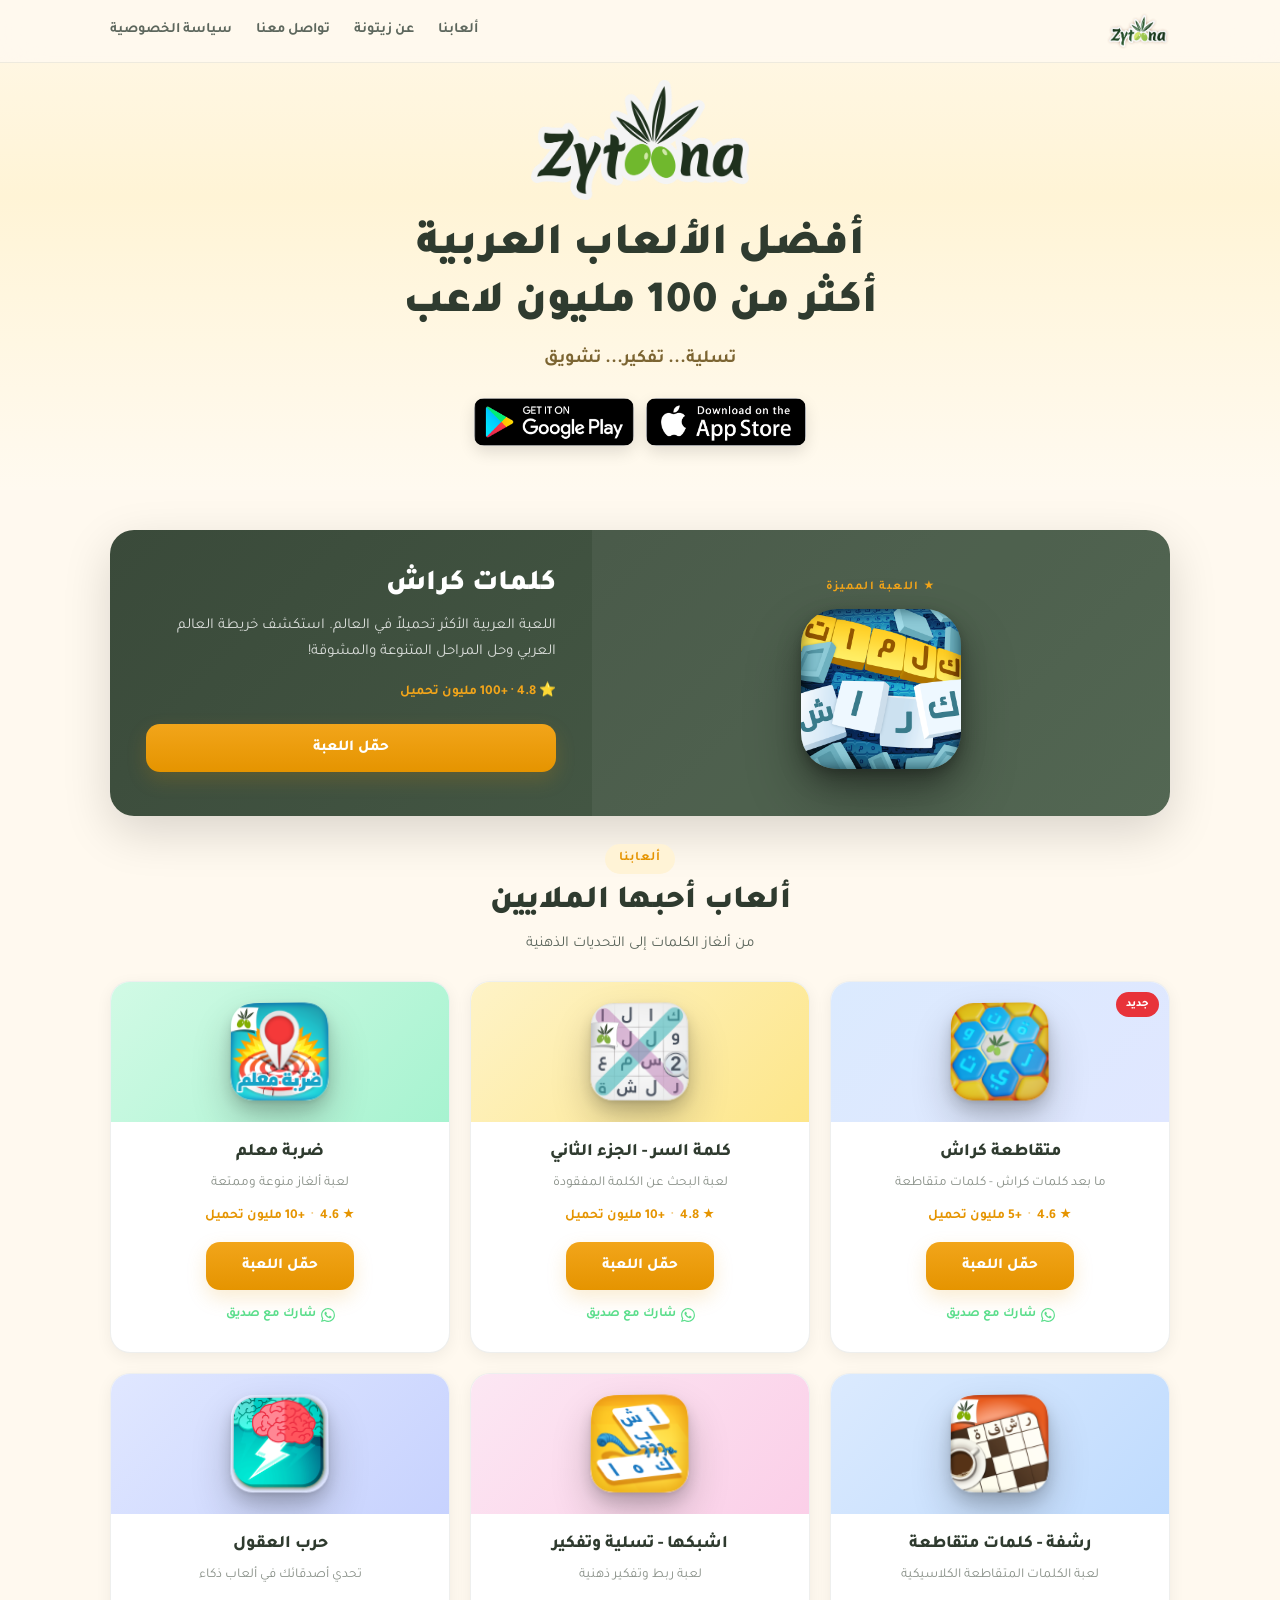
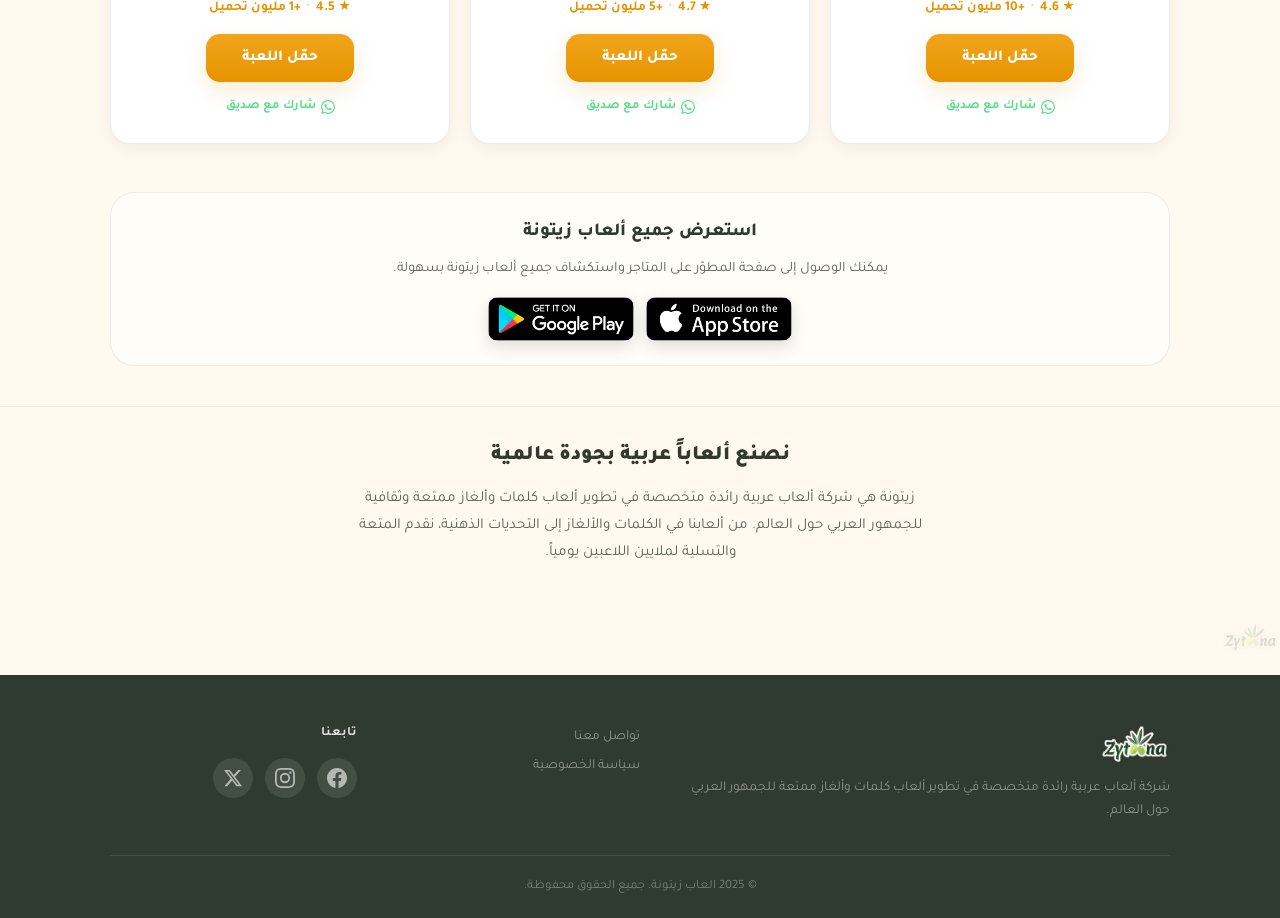
==== index.html @ c0eb8de3 "Simplify navbar logo to smooth fade-in, fix game card preloading - Replace flying logo with clean fa" ====
<!DOCTYPE html>
<html dir="rtl" lang="ar">
<head>
  <meta charset="UTF-8">
  <meta name="viewport" content="width=device-width, initial-scale=1.0">
  <title>ألعاب زيتونة - أفضل الألعاب العربية للجوال</title>
  <meta name="description" content="اكتشف أفضل الألعاب العربية الممتعة على الجوال. تسلية، تفكير، وتشويق مع ألعاب زيتونة. أكثر من 100 مليون تحميل.">
  <meta name="keywords" content="ألعاب عربية, كلمات كراش, ألعاب كلمات, ألغاز, ألعاب ذكاء, زيتونة">
  <meta name="author" content="Zytoona Games">
  <meta name="theme-color" content="#fff9ef">
  <meta property="og:type" content="website">
  <meta property="og:title" content="ألعاب زيتونة - أفضل الألعاب العربية">
  <meta property="og:description" content="تسلية، تفكير، وتشويق مع مجموعة من أفضل الألعاب العربية على الجوال.">
  <meta property="og:image" content="/images/logo_zytoona.png">
  <meta property="og:url" content="https://zytoona.com">
  <link rel="icon" href="/images/logo_zytoona.png">
  <link rel="preconnect" href="https://fonts.googleapis.com">
  <link rel="preconnect" href="https://fonts.gstatic.com" crossorigin>
  <link href="https://fonts.googleapis.com/css2?family=Inter:wght@400;500;600;700;800;900&family=Tajawal:wght@400;500;700;800;900&display=swap" rel="stylesheet">
  <link rel="stylesheet" href="/css/style.css">
</head>
<body>
  <!-- NAVBAR -->
  <nav class="navbar">
    <div class="container">
      <div class="nav-logo">
        <img src="/images/logo_zytoona.png" alt="زيتونة">
      </div>
      <ul class="nav-links" id="navLinks">
        <li><a href="#games">ألعابنا</a></li>
        <li><a href="#about">عن زيتونة</a></li>
        <li><a href="/contact/">تواصل معنا</a></li>
        <li><a href="/privacy-policy/">سياسة الخصوصية</a></li>
      </ul>
      <button class="nav-toggle" id="navToggle" aria-label="تبديل القائمة">
        <span></span>
        <span></span>
        <span></span>
      </button>
    </div>
  </nav>

  <!-- HERO SECTION -->
  <section class="hero">
    <div class="container">
      <div class="hero-content">
        <div class="hero-visual">
          <img class="hero-brand" src="/images/header_zytoona.png" alt="العاب زيتونة">
        </div>

        <h1>أفضل الألعاب العربية<br>أكثر من 100 مليون لاعب</h1>
        <p class="hero-motto">تسلية... تفكير... تشويق</p>

        <div class="hero-stores">
          <a href="https://apps.apple.com/developer/al-zytoona-entertainment-ltd/id1040152103" class="store-badge" title="حمّل من App Store">
            <img src="/images/badge_apple.png" alt="App Store">
          </a>
          <a href="https://play.google.com/store/apps/developer?id=Zytoona" class="store-badge" title="حمّل من Google Play">
            <img src="/images/badge_google.png" alt="Google Play">
          </a>
        </div>

      </div>
    </div>
  </section>

  <!-- GAMES SECTION -->
  <section id="games" class="games-section">
    <div class="container">
      <!-- FEATURED GAME -->
      <div class="featured-card">
        <div class="featured-visual">
          <div class="featured-label-top">★ اللعبة المميزة</div>
          <img src="/images/icon_wc.png" alt="كلمات كراش">
        </div>
        <div class="featured-content">
          <h2>كلمات كراش</h2>
          <p>اللعبة العربية الأكثر تحميلاً في العالم. استكشف خريطة العالم العربي وحل المراحل المتنوعة والمشوقة!</p>
          <div class="featured-meta">⭐ 4.8 · +100 مليون تحميل</div>
          <a class="btn-download featured-btn" href="#" data-android="https://play.google.com/store/apps/details?id=com.zytoona.wordscrush" data-ios="https://apps.apple.com/app/words-crush/id1289985957">حمّل اللعبة</a>
        </div>
      </div>

      <div class="section-header">
        <span class="section-label">ألعابنا</span>
        <h2>ألعاب أحبها الملايين</h2>
        <p>من ألغاز الكلمات إلى التحديات الذهنية</p>
      </div>

      <div class="games-grid">
        <!-- Card 1: متقاطعة كراش -->
        <div class="game-card">
          <div class="game-card-image" style="background: linear-gradient(135deg, #dbeafe, #e0e7ff);">
            <img src="/images/icon_uncrossed.png" alt="متقاطعة كراش">
            <span class="game-card-badge">جديد</span>
          </div>
          <div class="game-card-content">
            <h3>متقاطعة كراش</h3>
            <div class="subtitle">ما بعد كلمات كراش - كلمات متقاطعة</div>
            <div class="game-card-meta">
              <span class="rating">★ 4.6</span>
              <span class="separator">·</span>
              <span class="downloads">+5 مليون تحميل</span>
            </div>
            <a class="btn-download" href="#" data-android="https://play.google.com/store/apps/details?id=com.zytoona.uncrossed" data-ios="https://apps.apple.com/developer/al-zytoona-entertainment-ltd/id1040152103">حمّل اللعبة</a>
            <a class="share-button" href="https://wa.me/?text=%D8%AC%D8%B1%D8%A8+%D9%85%D8%AA%D9%82%D8%A7%D8%B7%D8%B9%D8%A9+%D9%83%D8%B1%D8%A7%D8%B4+%D8%A7%D9%84%D8%AC%D8%AF%D9%8A%D8%AF%D8%A9%D8%8C+%D8%AA%D8%AD%D8%AF%D9%8A+%D8%B0%D9%83%D9%8A+%D9%88%D9%85%D9%85%D8%AA%D8%B9%21+https%3A%2F%2Fzytoona.com" target="_blank" rel="noopener">
              <svg width="14" height="14" viewBox="0 0 24 24" fill="#25d366"><path d="M17.472 14.382c-.297-.149-1.758-.867-2.03-.967-.273-.099-.471-.148-.67.15-.197.297-.767.966-.94 1.164-.173.199-.347.223-.644.075-.297-.15-1.255-.463-2.39-1.475-.883-.788-1.48-1.761-1.653-2.059-.173-.297-.018-.458.13-.606.134-.133.298-.347.446-.52.149-.174.198-.298.298-.497.099-.198.05-.371-.025-.52-.075-.149-.669-1.612-.916-2.207-.242-.579-.487-.5-.669-.51-.173-.008-.371-.01-.57-.01-.198 0-.52.074-.792.372-.272.297-1.04 1.016-1.04 2.479 0 1.462 1.065 2.875 1.213 3.074.149.198 2.096 3.2 5.077 4.487.709.306 1.262.489 1.694.625.712.227 1.36.195 1.871.118.571-.085 1.758-.719 2.006-1.413.248-.694.248-1.289.173-1.413-.074-.124-.272-.198-.57-.347m-5.421 7.403h-.004a9.87 9.87 0 01-5.031-1.378l-.361-.214-3.741.982.998-3.648-.235-.374a9.86 9.86 0 01-1.51-5.26c.001-5.45 4.436-9.884 9.888-9.884 2.64 0 5.122 1.03 6.988 2.898a9.825 9.825 0 012.893 6.994c-.003 5.45-4.437 9.884-9.885 9.884m8.413-18.297A11.815 11.815 0 0012.05 0C5.495 0 .16 5.335.157 11.892c0 2.096.547 4.142 1.588 5.945L.057 24l6.305-1.654a11.882 11.882 0 005.683 1.448h.005c6.554 0 11.89-5.335 11.893-11.893a11.821 11.821 0 00-3.48-8.413z"/></svg>
              شارك مع صديق
            </a>
          </div>
        </div>

        <!-- Card 3: كلمة السر -->
        <div class="game-card">
          <div class="game-card-image" style="background: linear-gradient(135deg, #fef3c7, #fde68a);">
            <img src="/images/icon_lostword.png" alt="كلمة السر">
          </div>
          <div class="game-card-content">
            <h3>كلمة السر - الجزء الثاني</h3>
            <div class="subtitle">لعبة البحث عن الكلمة المفقودة</div>
            <div class="game-card-meta">
              <span class="rating">★ 4.8</span>
              <span class="separator">·</span>
              <span class="downloads">+10 مليون تحميل</span>
            </div>
            <a class="btn-download" href="#" data-android="https://play.google.com/store/apps/details?id=com.zytoona.lostword2" data-ios="https://apps.apple.com/developer/al-zytoona-entertainment-ltd/id1040152103">حمّل اللعبة</a>
            <a class="share-button" href="https://wa.me/?text=%D8%AC%D8%B1%D8%A8+%D9%84%D8%B9%D8%A8%D8%A9+%D9%83%D9%84%D9%85%D8%A9+%D8%A7%D9%84%D8%B3%D8%B1+%D9%85%D9%86+%D8%B2%D9%8A%D8%AA%D9%88%D9%86%D8%A9%21+https%3A%2F%2Fzytoona.com" target="_blank" rel="noopener">
              <svg width="14" height="14" viewBox="0 0 24 24" fill="#25d366"><path d="M17.472 14.382c-.297-.149-1.758-.867-2.03-.967-.273-.099-.471-.148-.67.15-.197.297-.767.966-.94 1.164-.173.199-.347.223-.644.075-.297-.15-1.255-.463-2.39-1.475-.883-.788-1.48-1.761-1.653-2.059-.173-.297-.018-.458.13-.606.134-.133.298-.347.446-.52.149-.174.198-.298.298-.497.099-.198.05-.371-.025-.52-.075-.149-.669-1.612-.916-2.207-.242-.579-.487-.5-.669-.51-.173-.008-.371-.01-.57-.01-.198 0-.52.074-.792.372-.272.297-1.04 1.016-1.04 2.479 0 1.462 1.065 2.875 1.213 3.074.149.198 2.096 3.2 5.077 4.487.709.306 1.262.489 1.694.625.712.227 1.36.195 1.871.118.571-.085 1.758-.719 2.006-1.413.248-.694.248-1.289.173-1.413-.074-.124-.272-.198-.57-.347m-5.421 7.403h-.004a9.87 9.87 0 01-5.031-1.378l-.361-.214-3.741.982.998-3.648-.235-.374a9.86 9.86 0 01-1.51-5.26c.001-5.45 4.436-9.884 9.888-9.884 2.64 0 5.122 1.03 6.988 2.898a9.825 9.825 0 012.893 6.994c-.003 5.45-4.437 9.884-9.885 9.884m8.413-18.297A11.815 11.815 0 0012.05 0C5.495 0 .16 5.335.157 11.892c0 2.096.547 4.142 1.588 5.945L.057 24l6.305-1.654a11.882 11.882 0 005.683 1.448h.005c6.554 0 11.89-5.335 11.893-11.893a11.821 11.821 0 00-3.48-8.413z"/></svg>
              شارك مع صديق
            </a>
          </div>
        </div>

        <!-- Card 4: ضربة معلم -->
        <div class="game-card">
          <div class="game-card-image" style="background: linear-gradient(135deg, #d1fae5, #a7f3d0);">
            <img src="/images/icon_oh.png" alt="ضربة معلم">
          </div>
          <div class="game-card-content">
            <h3>ضربة معلم</h3>
            <div class="subtitle">لعبة ألغاز منوعة وممتعة</div>
            <div class="game-card-meta">
              <span class="rating">★ 4.6</span>
              <span class="separator">·</span>
              <span class="downloads">+10 مليون تحميل</span>
            </div>
            <a class="btn-download" href="#" data-android="https://play.google.com/store/apps/details?id=com.zytoona.onehit" data-ios="https://apps.apple.com/developer/al-zytoona-entertainment-ltd/id1040152103">حمّل اللعبة</a>
            <a class="share-button" href="https://wa.me/?text=%D8%AC%D8%B1%D8%A8+%D9%84%D8%B9%D8%A8%D8%A9+%D8%B6%D8%B1%D8%A8%D8%A9+%D9%85%D8%B9%D9%84%D9%85+%D9%85%D9%86+%D8%B2%D9%8A%D8%AA%D9%88%D9%86%D8%A9%21+https%3A%2F%2Fzytoona.com" target="_blank" rel="noopener">
              <svg width="14" height="14" viewBox="0 0 24 24" fill="#25d366"><path d="M17.472 14.382c-.297-.149-1.758-.867-2.03-.967-.273-.099-.471-.148-.67.15-.197.297-.767.966-.94 1.164-.173.199-.347.223-.644.075-.297-.15-1.255-.463-2.39-1.475-.883-.788-1.48-1.761-1.653-2.059-.173-.297-.018-.458.13-.606.134-.133.298-.347.446-.52.149-.174.198-.298.298-.497.099-.198.05-.371-.025-.52-.075-.149-.669-1.612-.916-2.207-.242-.579-.487-.5-.669-.51-.173-.008-.371-.01-.57-.01-.198 0-.52.074-.792.372-.272.297-1.04 1.016-1.04 2.479 0 1.462 1.065 2.875 1.213 3.074.149.198 2.096 3.2 5.077 4.487.709.306 1.262.489 1.694.625.712.227 1.36.195 1.871.118.571-.085 1.758-.719 2.006-1.413.248-.694.248-1.289.173-1.413-.074-.124-.272-.198-.57-.347m-5.421 7.403h-.004a9.87 9.87 0 01-5.031-1.378l-.361-.214-3.741.982.998-3.648-.235-.374a9.86 9.86 0 01-1.51-5.26c.001-5.45 4.436-9.884 9.888-9.884 2.64 0 5.122 1.03 6.988 2.898a9.825 9.825 0 012.893 6.994c-.003 5.45-4.437 9.884-9.885 9.884m8.413-18.297A11.815 11.815 0 0012.05 0C5.495 0 .16 5.335.157 11.892c0 2.096.547 4.142 1.588 5.945L.057 24l6.305-1.654a11.882 11.882 0 005.683 1.448h.005c6.554 0 11.89-5.335 11.893-11.893a11.821 11.821 0 00-3.48-8.413z"/></svg>
              شارك مع صديق
            </a>
          </div>
        </div>

        <!-- Card 5: رشفة -->
        <div class="game-card">
          <div class="game-card-image" style="background: linear-gradient(135deg, #dbeafe, #bfdbfe);">
            <img src="/images/icon_rashfa.png" alt="رشفة">
          </div>
          <div class="game-card-content">
            <h3>رشفة - كلمات متقاطعة</h3>
            <div class="subtitle">لعبة الكلمات المتقاطعة الكلاسيكية</div>
            <div class="game-card-meta">
              <span class="rating">★ 4.6</span>
              <span class="separator">·</span>
              <span class="downloads">+10 مليون تحميل</span>
            </div>
            <a class="btn-download" href="#" data-android="https://play.google.com/store/apps/details?id=com.zytoona.rashfa" data-ios="https://apps.apple.com/developer/al-zytoona-entertainment-ltd/id1040152103">حمّل اللعبة</a>
            <a class="share-button" href="https://wa.me/?text=%D8%AC%D8%B1%D8%A8+%D9%84%D8%B9%D8%A8%D8%A9+%D8%B1%D8%B4%D9%81%D8%A9+%D9%85%D9%86+%D8%B2%D9%8A%D8%AA%D9%88%D9%86%D8%A9%21+https%3A%2F%2Fzytoona.com" target="_blank" rel="noopener">
              <svg width="14" height="14" viewBox="0 0 24 24" fill="#25d366"><path d="M17.472 14.382c-.297-.149-1.758-.867-2.03-.967-.273-.099-.471-.148-.67.15-.197.297-.767.966-.94 1.164-.173.199-.347.223-.644.075-.297-.15-1.255-.463-2.39-1.475-.883-.788-1.48-1.761-1.653-2.059-.173-.297-.018-.458.13-.606.134-.133.298-.347.446-.52.149-.174.198-.298.298-.497.099-.198.05-.371-.025-.52-.075-.149-.669-1.612-.916-2.207-.242-.579-.487-.5-.669-.51-.173-.008-.371-.01-.57-.01-.198 0-.52.074-.792.372-.272.297-1.04 1.016-1.04 2.479 0 1.462 1.065 2.875 1.213 3.074.149.198 2.096 3.2 5.077 4.487.709.306 1.262.489 1.694.625.712.227 1.36.195 1.871.118.571-.085 1.758-.719 2.006-1.413.248-.694.248-1.289.173-1.413-.074-.124-.272-.198-.57-.347m-5.421 7.403h-.004a9.87 9.87 0 01-5.031-1.378l-.361-.214-3.741.982.998-3.648-.235-.374a9.86 9.86 0 01-1.51-5.26c.001-5.45 4.436-9.884 9.888-9.884 2.64 0 5.122 1.03 6.988 2.898a9.825 9.825 0 012.893 6.994c-.003 5.45-4.437 9.884-9.885 9.884m8.413-18.297A11.815 11.815 0 0012.05 0C5.495 0 .16 5.335.157 11.892c0 2.096.547 4.142 1.588 5.945L.057 24l6.305-1.654a11.882 11.882 0 005.683 1.448h.005c6.554 0 11.89-5.335 11.893-11.893a11.821 11.821 0 00-3.48-8.413z"/></svg>
              شارك مع صديق
            </a>
          </div>
        </div>

        <!-- Card 6: اشبكها -->
        <div class="game-card">
          <div class="game-card-image" style="background: linear-gradient(135deg, #fce7f3, #fbcfe8);">
            <img src="/images/icon_ashbekha.png" alt="اشبكها">
          </div>
          <div class="game-card-content">
            <h3>اشبكها - تسلية وتفكير</h3>
            <div class="subtitle">لعبة ربط وتفكير ذهنية</div>
            <div class="game-card-meta">
              <span class="rating">★ 4.7</span>
              <span class="separator">·</span>
              <span class="downloads">+5 مليون تحميل</span>
            </div>
            <a class="btn-download" href="#" data-android="https://play.google.com/store/apps/details?id=com.zytoona.robonza" data-ios="https://apps.apple.com/developer/al-zytoona-entertainment-ltd/id1040152103">حمّل اللعبة</a>
            <a class="share-button" href="https://wa.me/?text=%D8%AC%D8%B1%D8%A8+%D9%84%D8%B9%D8%A8%D8%A9+%D8%A7%D8%B4%D8%A8%D9%83%D9%87%D8%A7+%D9%85%D9%86+%D8%B2%D9%8A%D8%AA%D9%88%D9%86%D8%A9%21+https%3A%2F%2Fzytoona.com" target="_blank" rel="noopener">
              <svg width="14" height="14" viewBox="0 0 24 24" fill="#25d366"><path d="M17.472 14.382c-.297-.149-1.758-.867-2.03-.967-.273-.099-.471-.148-.67.15-.197.297-.767.966-.94 1.164-.173.199-.347.223-.644.075-.297-.15-1.255-.463-2.39-1.475-.883-.788-1.48-1.761-1.653-2.059-.173-.297-.018-.458.13-.606.134-.133.298-.347.446-.52.149-.174.198-.298.298-.497.099-.198.05-.371-.025-.52-.075-.149-.669-1.612-.916-2.207-.242-.579-.487-.5-.669-.51-.173-.008-.371-.01-.57-.01-.198 0-.52.074-.792.372-.272.297-1.04 1.016-1.04 2.479 0 1.462 1.065 2.875 1.213 3.074.149.198 2.096 3.2 5.077 4.487.709.306 1.262.489 1.694.625.712.227 1.36.195 1.871.118.571-.085 1.758-.719 2.006-1.413.248-.694.248-1.289.173-1.413-.074-.124-.272-.198-.57-.347m-5.421 7.403h-.004a9.87 9.87 0 01-5.031-1.378l-.361-.214-3.741.982.998-3.648-.235-.374a9.86 9.86 0 01-1.51-5.26c.001-5.45 4.436-9.884 9.888-9.884 2.64 0 5.122 1.03 6.988 2.898a9.825 9.825 0 012.893 6.994c-.003 5.45-4.437 9.884-9.885 9.884m8.413-18.297A11.815 11.815 0 0012.05 0C5.495 0 .16 5.335.157 11.892c0 2.096.547 4.142 1.588 5.945L.057 24l6.305-1.654a11.882 11.882 0 005.683 1.448h.005c6.554 0 11.89-5.335 11.893-11.893a11.821 11.821 0 00-3.48-8.413z"/></svg>
              شارك مع صديق
            </a>
          </div>
        </div>

        <!-- Card 7: حرب العقول -->
        <div class="game-card">
          <div class="game-card-image" style="background: linear-gradient(135deg, #e0e7ff, #c7d2fe);">
            <img src="/images/icon_bb.png" alt="حرب العقول">
          </div>
          <div class="game-card-content">
            <h3>حرب العقول</h3>
            <div class="subtitle">تحدي أصدقائك في ألعاب ذكاء</div>
            <div class="game-card-meta">
              <span class="rating">★ 4.5</span>
              <span class="separator">·</span>
              <span class="downloads">+1 مليون تحميل</span>
            </div>
            <a class="btn-download" href="#" data-android="https://play.google.com/store/apps/developer?id=Zytoona" data-ios="https://apps.apple.com/developer/al-zytoona-entertainment-ltd/id1040152103">حمّل اللعبة</a>
            <a class="share-button" href="https://wa.me/?text=%D8%AC%D8%B1%D8%A8+%D9%84%D8%B9%D8%A8%D8%A9+%D8%AD%D8%B1%D8%A8+%D8%A7%D9%84%D8%B9%D9%82%D9%88%D9%84+%D9%85%D9%86+%D8%B2%D9%8A%D8%AA%D9%88%D9%86%D8%A9%21+https%3A%2F%2Fzytoona.com" target="_blank" rel="noopener">
              <svg width="14" height="14" viewBox="0 0 24 24" fill="#25d366"><path d="M17.472 14.382c-.297-.149-1.758-.867-2.03-.967-.273-.099-.471-.148-.67.15-.197.297-.767.966-.94 1.164-.173.199-.347.223-.644.075-.297-.15-1.255-.463-2.39-1.475-.883-.788-1.48-1.761-1.653-2.059-.173-.297-.018-.458.13-.606.134-.133.298-.347.446-.52.149-.174.198-.298.298-.497.099-.198.05-.371-.025-.52-.075-.149-.669-1.612-.916-2.207-.242-.579-.487-.5-.669-.51-.173-.008-.371-.01-.57-.01-.198 0-.52.074-.792.372-.272.297-1.04 1.016-1.04 2.479 0 1.462 1.065 2.875 1.213 3.074.149.198 2.096 3.2 5.077 4.487.709.306 1.262.489 1.694.625.712.227 1.36.195 1.871.118.571-.085 1.758-.719 2.006-1.413.248-.694.248-1.289.173-1.413-.074-.124-.272-.198-.57-.347m-5.421 7.403h-.004a9.87 9.87 0 01-5.031-1.378l-.361-.214-3.741.982.998-3.648-.235-.374a9.86 9.86 0 01-1.51-5.26c.001-5.45 4.436-9.884 9.888-9.884 2.64 0 5.122 1.03 6.988 2.898a9.825 9.825 0 012.893 6.994c-.003 5.45-4.437 9.884-9.885 9.884m8.413-18.297A11.815 11.815 0 0012.05 0C5.495 0 .16 5.335.157 11.892c0 2.096.547 4.142 1.588 5.945L.057 24l6.305-1.654a11.882 11.882 0 005.683 1.448h.005c6.554 0 11.89-5.335 11.893-11.893a11.821 11.821 0 00-3.48-8.413z"/></svg>
              شارك مع صديق
            </a>
          </div>
        </div>
      </div>
    </div>
  </section>

  <!-- ALL GAMES LINKS -->
  <section class="all-games-section">
    <div class="container">
      <div class="all-games-card">
        <h3>استعرض جميع ألعاب زيتونة</h3>
        <p>يمكنك الوصول إلى صفحة المطوّر على المتاجر واستكشاف جميع ألعاب زيتونة بسهولة.</p>
        <div class="all-games-stores">
          <a href="https://apps.apple.com/developer/al-zytoona-entertainment-ltd/id1040152103" class="store-badge" target="_blank" rel="noopener">
            <img src="/images/badge_apple.png" alt="App Store">
          </a>
          <a href="https://play.google.com/store/apps/developer?id=Zytoona" class="store-badge" target="_blank" rel="noopener">
            <img src="/images/badge_google.png" alt="Google Play">
          </a>
        </div>
      </div>
    </div>
  </section>

  <!-- ABOUT SECTION (compact, at bottom) -->
  <section id="about" class="about-section">
    <div class="container">
      <div class="about-content">
        <h2>نصنع ألعاباً عربية بجودة عالمية</h2>
        <p>زيتونة هي شركة ألعاب عربية رائدة متخصصة في تطوير ألعاب كلمات وألغاز ممتعة وثقافية للجمهور العربي حول العالم. من ألعابنا في الكلمات والألغاز إلى التحديات الذهنية، نقدم المتعة والتسلية لملايين اللاعبين يومياً.</p>
      </div>
    </div>
  </section>

  <div class="section-divider">
    <img src="/images/logo_zytoona.png" alt="" class="divider-olive">
  </div>

  <!-- FOOTER -->
  <footer class="footer">
    <div class="container">
      <div class="footer-grid">
        <div class="footer-brand">
          <div class="footer-logo">
            <img src="/images/logo_zytoona.png" alt="العاب زيتونة">
          </div>
          <p>شركة ألعاب عربية رائدة متخصصة في تطوير ألعاب كلمات وألغاز ممتعة للجمهور العربي حول العالم.</p>
        </div>
        <div class="footer-col">
          <a href="/contact/">تواصل معنا</a>
          <a href="/privacy-policy/">سياسة الخصوصية</a>
        </div>
        <div class="footer-col">
          <h4>تابعنا</h4>
          <div class="footer-social-col">
            <a href="https://www.facebook.com/zytoonaGames/" title="Facebook" target="_blank" rel="noopener">
              <svg viewBox="0 0 24 24" fill="currentColor"><path d="M24 12.073c0-6.627-5.373-12-12-12s-12 5.373-12 12c0 5.99 4.388 10.954 10.125 11.854v-8.385H7.078v-3.47h3.047V9.43c0-3.007 1.792-4.669 4.533-4.669 1.312 0 2.686.235 2.686.235v2.953H15.83c-1.491 0-1.956.925-1.956 1.874v2.25h3.328l-.532 3.47h-2.796v8.385C19.612 23.027 24 18.062 24 12.073z"/></svg>
            </a>
            <a href="https://www.instagram.com/zytoona.games/" title="Instagram" target="_blank" rel="noopener">
              <svg viewBox="0 0 24 24" fill="currentColor"><path d="M12 2.163c3.204 0 3.584.012 4.85.07 3.252.148 4.771 1.691 4.919 4.919.058 1.265.069 1.645.069 4.849 0 3.205-.012 3.584-.069 4.849-.149 3.225-1.664 4.771-4.919 4.919-1.266.058-1.644.07-4.85.07-3.204 0-3.584-.012-4.849-.07-3.26-.149-4.771-1.699-4.919-4.92-.058-1.265-.07-1.644-.07-4.849 0-3.204.013-3.583.07-4.849.149-3.227 1.664-4.771 4.919-4.919 1.266-.057 1.645-.069 4.849-.069zM12 0C8.741 0 8.333.014 7.053.072 2.695.272.273 2.69.073 7.052.014 8.333 0 8.741 0 12c0 3.259.014 3.668.072 4.948.2 4.358 2.618 6.78 6.98 6.98C8.333 23.986 8.741 24 12 24c3.259 0 3.668-.014 4.948-.072 4.354-.2 6.782-2.618 6.979-6.98.059-1.28.073-1.689.073-4.948 0-3.259-.014-3.667-.072-4.947-.196-4.354-2.617-6.78-6.979-6.98C15.668.014 15.259 0 12 0zm0 5.838a6.162 6.162 0 100 12.324 6.162 6.162 0 000-12.324zM12 16a4 4 0 110-8 4 4 0 010 8zm6.406-11.845a1.44 1.44 0 100 2.881 1.44 1.44 0 000-2.881z"/></svg>
            </a>
            <a href="https://x.com/zytoonagames" title="X" target="_blank" rel="noopener">
              <svg viewBox="0 0 24 24" fill="currentColor"><path d="M18.244 2.25h3.308l-7.227 8.26 8.502 11.24H16.17l-5.214-6.817L4.99 21.75H1.68l7.73-8.835L1.254 2.25H8.08l4.713 6.231zm-1.161 17.52h1.833L7.084 4.126H5.117z"/></svg>
            </a>
          </div>
        </div>
      </div>
      <div class="footer-bottom">
        <p>&copy; 2025 العاب زيتونة. جميع الحقوق محفوظة.</p>
      </div>
    </div>
  </footer>

  <script src="/js/main.js"></script>
</body>
</html>
---- css/style.css ----
/* ============================================
   ZYTOONA GAMES - Warm Conversion Theme
   Arabic-First Game Studio Website
   ============================================ */

:root {
  --bg: #fff9ef;
  --bg-soft: #fffdf8;
  --surface: #ffffff;
  --text: #2f3b2f;
  --text-soft: #5d675d;
  --text-muted: #8a9189;
  --primary: #f2a51a;
  --primary-strong: #e59400;
  --primary-glow: rgba(229, 148, 0, 0.18);
  --green: #16a34a;
  --gold: #f59e0b;
  --line: rgba(47, 59, 47, 0.08);
  --shadow-sm: 0 2px 8px rgba(0,0,0,0.04);
  --shadow-md: 0 8px 24px rgba(0,0,0,0.08);
  --shadow-lg: 0 16px 48px rgba(0,0,0,0.1);
  --shadow-card: 0 4px 16px rgba(0,0,0,0.06);
  --shadow-card-hover: 0 12px 40px rgba(0,0,0,0.12);
  --radius-xl: 24px;
  --radius-lg: 20px;
  --radius-md: 14px;
  --radius-sm: 10px;
  --font-ar: 'Tajawal', system-ui, sans-serif;
  --font-en: 'Inter', -apple-system, sans-serif;
  --transition: 0.3s cubic-bezier(0.4, 0, 0.2, 1);
  --max-width: 1100px;
}

*, *::before, *::after { box-sizing: border-box; margin: 0; padding: 0; }
html { scroll-behavior: smooth; font-size: 16px; }
body {
  font-family: var(--font-ar);
  background: var(--bg);
  color: var(--text);
  line-height: 1.7;
  overflow-x: hidden;
  -webkit-font-smoothing: antialiased;
  direction: rtl;
}
body.ltr { direction: ltr; font-family: var(--font-en); }

a { color: var(--text); text-decoration: none; transition: color var(--transition); }
img { max-width: 100%; height: auto; display: block; }
ul { list-style: none; }

.container { max-width: var(--max-width); margin: 0 auto; padding: 0 20px; }

/* ============ NAVIGATION ============ */
.navbar {
  position: fixed; top: 0; left: 0; right: 0; z-index: 1000;
  padding: 12px 0;
  background: rgba(255,249,239,0.9);
  backdrop-filter: blur(20px);
  -webkit-backdrop-filter: blur(20px);
  border-bottom: 1px solid var(--line);
  transition: all var(--transition);
}
.navbar.scrolled { padding: 8px 0; box-shadow: var(--shadow-sm); }
.navbar .container { display: flex; align-items: center; justify-content: space-between; }
.nav-logo { display: flex; align-items: center; opacity: 0; transform: scale(0.9); transition: opacity 0.5s ease, transform 0.5s ease; pointer-events: none; }
.navbar.logo-visible .nav-logo { opacity: 1; transform: scale(1); pointer-events: auto; }
.nav-logo img { height: 38px; width: auto; border-radius: 10px; }
.nav-links { display: flex; align-items: center; gap: 24px; }
.nav-links a {
  color: var(--text-soft); font-size: 0.9rem; font-weight: 600;
  transition: color var(--transition);
}
.nav-links a:hover { color: var(--primary-strong); }

.nav-toggle { display: none; flex-direction: column; gap: 5px; cursor: pointer; background: none; border: none; padding: 8px; }
.nav-toggle span { width: 22px; height: 2px; background: var(--text); transition: var(--transition); border-radius: 2px; }
.nav-toggle.active span:nth-child(1) { transform: rotate(45deg) translate(5px, 5px); }
.nav-toggle.active span:nth-child(2) { opacity: 0; }
.nav-toggle.active span:nth-child(3) { transform: rotate(-45deg) translate(5px, -5px); }

@media (max-width: 768px) {
  .nav-toggle { display: flex; }
  .nav-logo img { height: 32px; }
  .nav-links {
    position: fixed; top: 62px; left: 0; right: 0;
    flex-direction: column; gap: 0;
    background: rgba(255,249,239,0.98);
    backdrop-filter: blur(20px);
    padding: 20px;
    transform: translateX(-100%);
    transition: transform var(--transition);
    z-index: 999;
    box-shadow: var(--shadow-lg);
  }
  .nav-links.active { transform: translateX(0) !important; }
  .nav-links a { font-size: 1.05rem; padding: 14px 0; border-bottom: 1px solid var(--line); width: 100%; }
}

/* ============ HERO ============ */
.hero {
  padding: 80px 20px 28px; text-align: center;
  position: relative; overflow: hidden;
  background: linear-gradient(180deg, #fff8e8 0%, #fff4d6 40%, #fffaf0 100%);
}

.hero-visual {
  display: flex; align-items: center; justify-content: center;
  margin-bottom: 18px;
}

.hero-brand {
  height: 120px; width: auto;
}

.hero h1 {
  font-size: clamp(1.7rem, 5vw, 2.8rem); font-weight: 900;
  line-height: 1.3; margin-bottom: 10px; color: var(--text);
}

.hero-motto {
  font-size: clamp(0.95rem, 2vw, 1.15rem); font-weight: 700;
  color: #7c6532; margin-bottom: 22px;
}

.hero-stores {
  display: flex; gap: 12px; justify-content: center; flex-wrap: wrap;
  margin-bottom: 16px;
}
.store-badge { display: inline-block; transition: transform var(--transition); }
.store-badge:hover { transform: translateY(-2px); }
.store-badge img { height: 48px; width: auto; border-radius: 10px; box-shadow: 0 6px 16px rgba(0,0,0,0.12); }

.trust-pill {
  display: inline-block;
  background: rgba(255,255,255,0.85);
  border: 1px solid var(--line);
  border-radius: 999px;
  padding: 8px 20px;
  font-size: 0.9rem; font-weight: 800;
  box-shadow: 0 4px 12px rgba(0,0,0,0.06);
  color: var(--text);
}

/* ============ SECTION STYLES ============ */
section { padding: 40px 0; }
.section-header { text-align: center; margin-bottom: 24px; }
.section-label {
  display: inline-block; font-size: 0.8rem; font-weight: 700;
  letter-spacing: 0.1em; color: var(--primary-strong);
  margin-bottom: 8px; background: #fff3d6; padding: 4px 14px; border-radius: 50px;
}
.section-header h2 {
  font-size: clamp(1.5rem, 3.5vw, 2rem); font-weight: 900;
  line-height: 1.3; margin-bottom: 8px;
}
.section-header p { color: var(--text-soft); font-size: 0.95rem; }

/* ============ FEATURED GAME ============ */
.featured-card {
  background: linear-gradient(135deg, #3a4a3a, #4a5f4a);
  border-radius: var(--radius-xl);
  display: grid; grid-template-columns: 1.2fr 1fr; gap: 0;
  margin-bottom: 28px; position: relative; overflow: hidden;
  box-shadow: 0 16px 48px rgba(0,0,0,0.15);
}
.featured-content {
  padding: 36px; display: flex; flex-direction: column; justify-content: center;
  color: white;
}
.featured-label-top {
  font-size: 0.75rem; font-weight: 700; letter-spacing: 0.1em;
  color: #f2a51a; margin-bottom: 12px; text-align: center;
}
.featured-label {
  font-size: 0.75rem; font-weight: 700; letter-spacing: 0.1em;
  color: rgba(255,255,255,0.6); margin-bottom: 12px; display: none;
}
.featured-content h2 { font-size: 1.8rem; font-weight: 900; margin-bottom: 10px; line-height: 1.3; }
.featured-content p { font-size: 0.95rem; line-height: 1.7; color: rgba(255,255,255,0.8); margin-bottom: 16px; }
.featured-meta { font-size: 0.85rem; font-weight: 700; color: #f2a51a; margin-bottom: 20px; }
.featured-btn {
  width: auto; display: inline-block; padding: 12px 32px;
}
.featured-visual {
  display: flex; flex-direction: column; align-items: center; justify-content: center;
  padding: 32px; background: rgba(255,255,255,0.05);
}
.featured-visual img {
  width: 160px; height: 160px; border-radius: 36px;
  box-shadow:
    0 4px 8px rgba(0,0,0,0.15),
    0 12px 24px rgba(0,0,0,0.25),
    0 28px 56px rgba(0,0,0,0.3),
    0 -3px 10px rgba(255,255,255,0.3) inset;
}
@media (max-width: 768px) {
  .featured-card { grid-template-columns: 1fr; text-align: center; }
  .featured-visual { padding: 16px 20px 0; min-height: auto; order: -1; }
  .featured-visual img { width: 140px; height: 140px; border-radius: 32px; }
  .featured-content { padding: 24px 20px 28px; align-items: center; }
  .featured-content p { text-align: center; }
}

/* ============ GAMES GRID ============ */
.games-section { padding: 40px 0 48px; }
.games-grid {
  display: grid;
  grid-template-columns: repeat(auto-fill, minmax(300px, 1fr));
  gap: 20px;
}

.game-card {
  background: var(--surface); border: 1px solid var(--line);
  border-radius: var(--radius-lg); overflow: hidden;
  transition: all var(--transition);
  box-shadow: var(--shadow-card);
}
.game-card:hover {
  transform: translateY(-4px);
  box-shadow: var(--shadow-card-hover);
}

.game-card-image {
  position: relative; height: 140px; overflow: hidden;
  display: flex; align-items: center; justify-content: center;
}
.game-card-image img {
  width: 96px; height: 96px; border-radius: 22px;
  box-shadow:
    0 2px 4px rgba(0,0,0,0.08),
    0 8px 16px rgba(0,0,0,0.15),
    0 20px 40px rgba(0,0,0,0.2),
    0 -2px 8px rgba(255,255,255,0.5) inset,
    2px 2px 4px rgba(255,255,255,0.15) inset;
  transition: transform 0.4s cubic-bezier(0.34, 1.56, 0.64, 1), box-shadow 0.4s ease;
  transform: perspective(500px) rotateX(4deg) rotateY(-4deg) translateZ(10px);
}
.game-card:hover .game-card-image img {
  transform: perspective(500px) rotateX(0deg) rotateY(0deg) scale(1.1) translateY(-6px) translateZ(20px);
  box-shadow:
    0 4px 8px rgba(0,0,0,0.1),
    0 16px 32px rgba(0,0,0,0.2),
    0 32px 64px rgba(229,148,0,0.15),
    0 -2px 8px rgba(255,255,255,0.6) inset,
    2px 2px 4px rgba(255,255,255,0.2) inset;
}

.game-card-badge {
  position: absolute; top: 10px; right: 10px;
  background: #e8333a; color: white;
  padding: 3px 10px; border-radius: 999px; font-size: 0.7rem; font-weight: 800;
}

.game-card-content { padding: 16px 20px 20px; text-align: center; }
.game-card-content h3 { font-size: 1.1rem; font-weight: 800; margin-bottom: 4px; }
.game-card-content .subtitle { color: var(--text-muted); font-size: 0.85rem; margin-bottom: 10px; }

.game-card-meta {
  display: flex; align-items: center; justify-content: center; gap: 6px;
  margin-bottom: 14px; font-size: 0.85rem; font-weight: 700; color: var(--primary-strong);
}
.game-card-meta .separator { opacity: 0.5; }

/* Orange download button */
.btn-download {
  display: inline-block;
  padding: 11px 36px; border-radius: var(--radius-md);
  background: linear-gradient(180deg, var(--primary) 0%, var(--primary-strong) 100%);
  color: #fff; font-size: 0.95rem; font-weight: 800;
  text-align: center;
  box-shadow: 0 8px 20px var(--primary-glow);
  transition: all var(--transition);
  margin-bottom: 8px;
}
.btn-download:hover {
  transform: translateY(-2px);
  box-shadow: 0 12px 28px var(--primary-glow);
  color: #fff;
}

/* WhatsApp share */
.share-button {
  display: flex; align-items: center; justify-content: center; gap: 5px;
  width: 100%; padding: 6px 0;
  background: transparent; border: none;
  color: #25d366; font-size: 0.8rem; font-weight: 700;
  opacity: 0.75; transition: opacity var(--transition);
  font-family: inherit;
}
.share-button:hover { opacity: 1; color: #25d366; }

/* ============ SOCIAL PROOF ============ */
.proof-section { padding: 32px 0; }
.proof-card {
  background: var(--surface);
  border-radius: var(--radius-xl);
  box-shadow: var(--shadow-md);
  text-align: center;
  padding: 32px 20px;
}
.proof-number {
  font-size: clamp(1.6rem, 4vw, 2rem); font-weight: 900;
  margin-bottom: 6px; color: var(--text);
}
.proof-text {
  font-size: 0.95rem; color: var(--text-soft); line-height: 1.7;
}

/* ============ ALL GAMES LINKS ============ */
.all-games-section { padding: 0 0 40px; }
.all-games-card {
  background: var(--bg-soft);
  border-radius: var(--radius-xl);
  border: 1px solid var(--line);
  padding: 24px; text-align: center;
}
.all-games-card h3 {
  font-size: 1.15rem; font-weight: 800; margin-bottom: 8px;
}
.all-games-card p {
  color: var(--text-soft); font-size: 0.9rem; line-height: 1.7; margin-bottom: 16px;
}
.all-games-stores {
  display: flex; gap: 12px; justify-content: center; flex-wrap: wrap;
}
.all-games-stores .store-badge img { height: 44px; }

/* ============ ABOUT SECTION (compact) ============ */
.about-section {
  padding: 32px 0; text-align: center;
  border-top: 1px solid var(--line);
}
.about-content { max-width: 600px; margin: 0 auto; }
.about-content h2 {
  font-size: 1.3rem; font-weight: 900; margin-bottom: 10px;
}
.about-content p {
  color: var(--text-soft); font-size: 0.95rem; line-height: 1.8;
}

.section-divider {
  text-align: center; padding: 20px 0;
}
.divider-olive {
  height: 36px; width: auto; opacity: 0.15;
}

/* ============ FOOTER ============ */
.footer {
  padding: 48px 0 20px;
  background: #2f3b2f;
  color: rgba(255,255,255,0.7);
}
.footer-grid { display: grid; grid-template-columns: 2fr 1fr 1fr; gap: 36px; margin-bottom: 32px; }
.footer-logo { margin-bottom: 12px; }
.footer-logo img { height: 42px; width: auto; border-radius: 10px; }
.footer-brand p { color: rgba(255,255,255,0.45); margin-top: 10px; font-size: 0.85rem; line-height: 1.7; }
.footer-col h4 {
  font-size: 0.8rem; font-weight: 700; letter-spacing: 0.08em;
  color: rgba(255,255,255,0.85); margin-bottom: 14px;
}
.footer-col a { display: block; color: rgba(255,255,255,0.45); font-size: 0.85rem; padding: 3px 0; transition: color var(--transition); }
.footer-col a:hover { color: white; }
.footer-bottom {
  padding-top: 20px; border-top: 1px solid rgba(255,255,255,0.1);
  color: rgba(255,255,255,0.35); font-size: 0.8rem; text-align: center;
}
.footer-social-col { display: flex; gap: 12px; align-items: center; }
.footer-social-col a {
  display: flex; align-items: center; justify-content: center;
  width: 40px; height: 40px; border-radius: 50%;
  background: rgba(255,255,255,0.1); color: rgba(255,255,255,0.6);
  transition: all var(--transition);
}
.footer-social-col a:hover { background: var(--primary); color: white; }
.footer-social-col svg { width: 20px; height: 20px; }

@media (max-width: 768px) {
  .footer-grid { grid-template-columns: 1fr; }
  .footer-bottom { flex-direction: column; gap: 12px; text-align: center; }
}

/* ============ LEGAL PAGES ============ */
.legal-page { padding: 100px 20px 60px; background: var(--bg); }
.legal-content {
  max-width: 800px; margin: 0 auto;
  background: var(--surface); border: 1px solid var(--line);
  border-radius: var(--radius-lg); padding: 40px;
  box-shadow: var(--shadow-md);
}
.legal-content h1 { font-size: 1.8rem; font-weight: 900; margin-bottom: 8px; }
.legal-content .last-updated { color: var(--text-muted); font-size: 0.85rem; margin-bottom: 28px; }
.legal-content h2 { font-size: 1.2rem; font-weight: 800; margin: 24px 0 10px; color: var(--primary-strong); }
.legal-content h3 { font-size: 1rem; font-weight: 700; margin: 18px 0 8px; }
.legal-content p { color: var(--text-soft); margin-bottom: 12px; line-height: 1.8; }
.legal-content ul { padding-right: 24px; margin-bottom: 16px; }
body.ltr .legal-content ul { padding-right: 0; padding-left: 24px; }
.legal-content li { color: var(--text-soft); margin-bottom: 8px; line-height: 1.7; list-style: disc; }
.legal-content a { color: var(--primary-strong); text-decoration: underline; }

@media (max-width: 768px) { .legal-content { padding: 24px 18px; } }

/* ============ CONTACT PAGE ============ */
.contact-section { padding: 100px 20px 60px; }
.contact-grid { display: grid; grid-template-columns: 1fr 1fr; gap: 40px; max-width: 900px; margin: 0 auto; }
.contact-info h1 { font-size: 2rem; font-weight: 900; margin-bottom: 12px; }
.contact-info p { color: var(--text-soft); margin-bottom: 24px; line-height: 1.7; }
.contact-detail { display: flex; align-items: center; gap: 12px; margin-bottom: 14px; }
.contact-detail .icon {
  width: 40px; height: 40px; border-radius: 10px;
  background: #fff3d6; display: flex;
  align-items: center; justify-content: center; flex-shrink: 0;
  color: var(--primary-strong); font-size: 1rem;
}
.contact-detail .text { color: var(--text-soft); font-size: 0.9rem; }
.contact-form {
  background: var(--surface); border: 1px solid var(--line);
  border-radius: var(--radius-lg); padding: 32px;
  box-shadow: var(--shadow-md);
}
.form-group { margin-bottom: 16px; }
.form-group label { display: block; font-size: 0.85rem; font-weight: 600; margin-bottom: 6px; color: var(--text-soft); }
.form-group input, .form-group textarea {
  width: 100%; padding: 12px 14px; border-radius: var(--radius-sm);
  background: var(--bg); border: 1px solid var(--line);
  color: var(--text); font-family: inherit; font-size: 0.9rem;
  transition: border-color var(--transition);
}
.form-group input:focus, .form-group textarea:focus { outline: none; border-color: var(--primary); background: white; }
.form-group textarea { resize: vertical; min-height: 100px; }
.form-submit {
  width: 100%; padding: 12px; border: none; border-radius: var(--radius-sm);
  background: linear-gradient(180deg, var(--primary), var(--primary-strong));
  color: white; font-weight: 700; font-size: 1rem; cursor: pointer;
  transition: all var(--transition); font-family: inherit;
}
.form-submit:hover { transform: translateY(-1px); }
.form-success { display: none; text-align: center; padding: 40px; color: var(--green); }

@media (max-width: 768px) { .contact-grid { grid-template-columns: 1fr; } }

/* ============ DATA DELETION PAGE ============ */
.deletion-page { padding: 100px 20px 60px; background: var(--bg); }
.deletion-content {
  max-width: 600px; margin: 0 auto;
  background: var(--surface); border: 1px solid var(--line);
  border-radius: var(--radius-lg); padding: 40px;
  box-shadow: var(--shadow-md); text-align: center;
}
.deletion-content h1 { font-size: 1.6rem; font-weight: 900; margin-bottom: 12px; }
.deletion-content p { color: var(--text-soft); margin-bottom: 20px; line-height: 1.7; }
.deletion-content .form-group { text-align: right; }

/* ============ CAMPAIGN PAGE ============ */
.campaign-section { padding: 100px 20px 60px; text-align: center; }
.campaign-section h1 {
  font-size: clamp(1.8rem, 5vw, 2.5rem); font-weight: 900; margin-bottom: 10px;
}
.campaign-section .subtitle { color: var(--text-soft); font-size: 1rem; margin-bottom: 40px; }
.campaign-grid { display: grid; grid-template-columns: repeat(auto-fill, minmax(240px, 1fr)); gap: 16px; max-width: 800px; margin: 0 auto; }
.campaign-card {
  background: var(--surface); border: 1px solid var(--line);
  border-radius: var(--radius-lg); padding: 24px; text-align: center;
  transition: all var(--transition); box-shadow: var(--shadow-card);
}
.campaign-card:hover { transform: translateY(-3px); box-shadow: var(--shadow-card-hover); }
.campaign-card img { width: 64px; height: 64px; border-radius: 14px; margin: 0 auto 12px; box-shadow: 0 4px 12px rgba(0,0,0,0.1); }
.campaign-card h3 { font-size: 0.95rem; font-weight: 700; margin-bottom: 10px; }
.campaign-card .store-links { display: flex; justify-content: center; gap: 8px; }

/* ============ WORDSCRUSH LANDING ============ */
.wc-hero {
  min-height: 100vh; display: flex; align-items: center;
  padding: 100px 20px 60px; position: relative; overflow: hidden;
  background: linear-gradient(180deg, #fff8e8 0%, var(--bg) 60%);
}
.wc-hero-grid { display: grid; grid-template-columns: 1fr 1fr; gap: 40px; align-items: center; position: relative; z-index: 1; }
.wc-hero-content h1 { font-size: clamp(1.8rem, 4vw, 2.5rem); font-weight: 900; line-height: 1.3; margin-bottom: 12px; }
.wc-hero-content p { color: var(--text-soft); font-size: 1rem; margin-bottom: 24px; line-height: 1.7; }
.wc-hero-image { text-align: center; }
.wc-hero-image img { max-width: 240px; margin: 0 auto; border-radius: 36px; box-shadow: 0 20px 60px rgba(229,148,0,0.2); }
.wc-modes { list-style: none; padding: 0; margin: 18px 0; }
.wc-modes li {
  display: flex; align-items: center; gap: 8px;
  padding: 6px 0; color: var(--text-soft); font-size: 0.9rem;
}
.wc-modes li::before { content: '✓'; color: var(--green); font-weight: 800; }

@media (max-width: 768px) {
  .wc-hero-grid { grid-template-columns: 1fr; text-align: center; }
  .wc-hero-image { order: -1; }
}

/* ============ ANIMATIONS ============ */
@keyframes fadeInUp {
  from { opacity: 0; transform: translateY(20px); }
  to { opacity: 1; transform: translateY(0); }
}
.fade-in {
  opacity: 0; transform: translateY(24px);
  transition: opacity 0.6s ease, transform 0.6s ease;
}
.fade-in.visible { opacity: 1; transform: translateY(0); }

/* Staggered card entrance */
.game-card { opacity: 0; transform: translateY(30px); transition: opacity 0.5s ease, transform 0.5s ease, box-shadow var(--transition); }
.game-card.visible { opacity: 1; transform: translateY(0); }

/* Featured icon float */
@keyframes gentleFloat {
  0%, 100% { transform: perspective(600px) rotateY(-5deg) rotateX(3deg) translateZ(12px) translateY(0); }
  50% { transform: perspective(600px) rotateY(-5deg) rotateX(3deg) translateZ(12px) translateY(-8px); }
}
.featured-visual img {
  animation: gentleFloat 4s ease-in-out infinite;
}
.featured-visual img:hover {
  animation-play-state: paused;
}

/* Featured button pulse glow */
@keyframes pulseGlow {
  0%, 100% { box-shadow: 0 8px 20px var(--primary-glow); }
  50% { box-shadow: 0 8px 32px rgba(242, 165, 26, 0.5), 0 0 48px rgba(242, 165, 26, 0.2); }
}
.featured-btn {
  animation: pulseGlow 3s ease-in-out infinite;
}

/* Featured card entrance */
.featured-card { opacity: 0; transform: translateY(20px) scale(0.98); transition: opacity 0.7s ease, transform 0.7s ease; }
.featured-card.visible { opacity: 1; transform: translateY(0) scale(1); }

/* Section header entrance */
.section-header { opacity: 0; transform: translateY(16px); transition: opacity 0.5s ease, transform 0.5s ease; }
.section-header.visible { opacity: 1; transform: translateY(0); }

/* ============ RESPONSIVE ============ */
@media (max-width: 768px) {
  .games-grid { grid-template-columns: 1fr; }
  section { padding: 32px 0; }
}
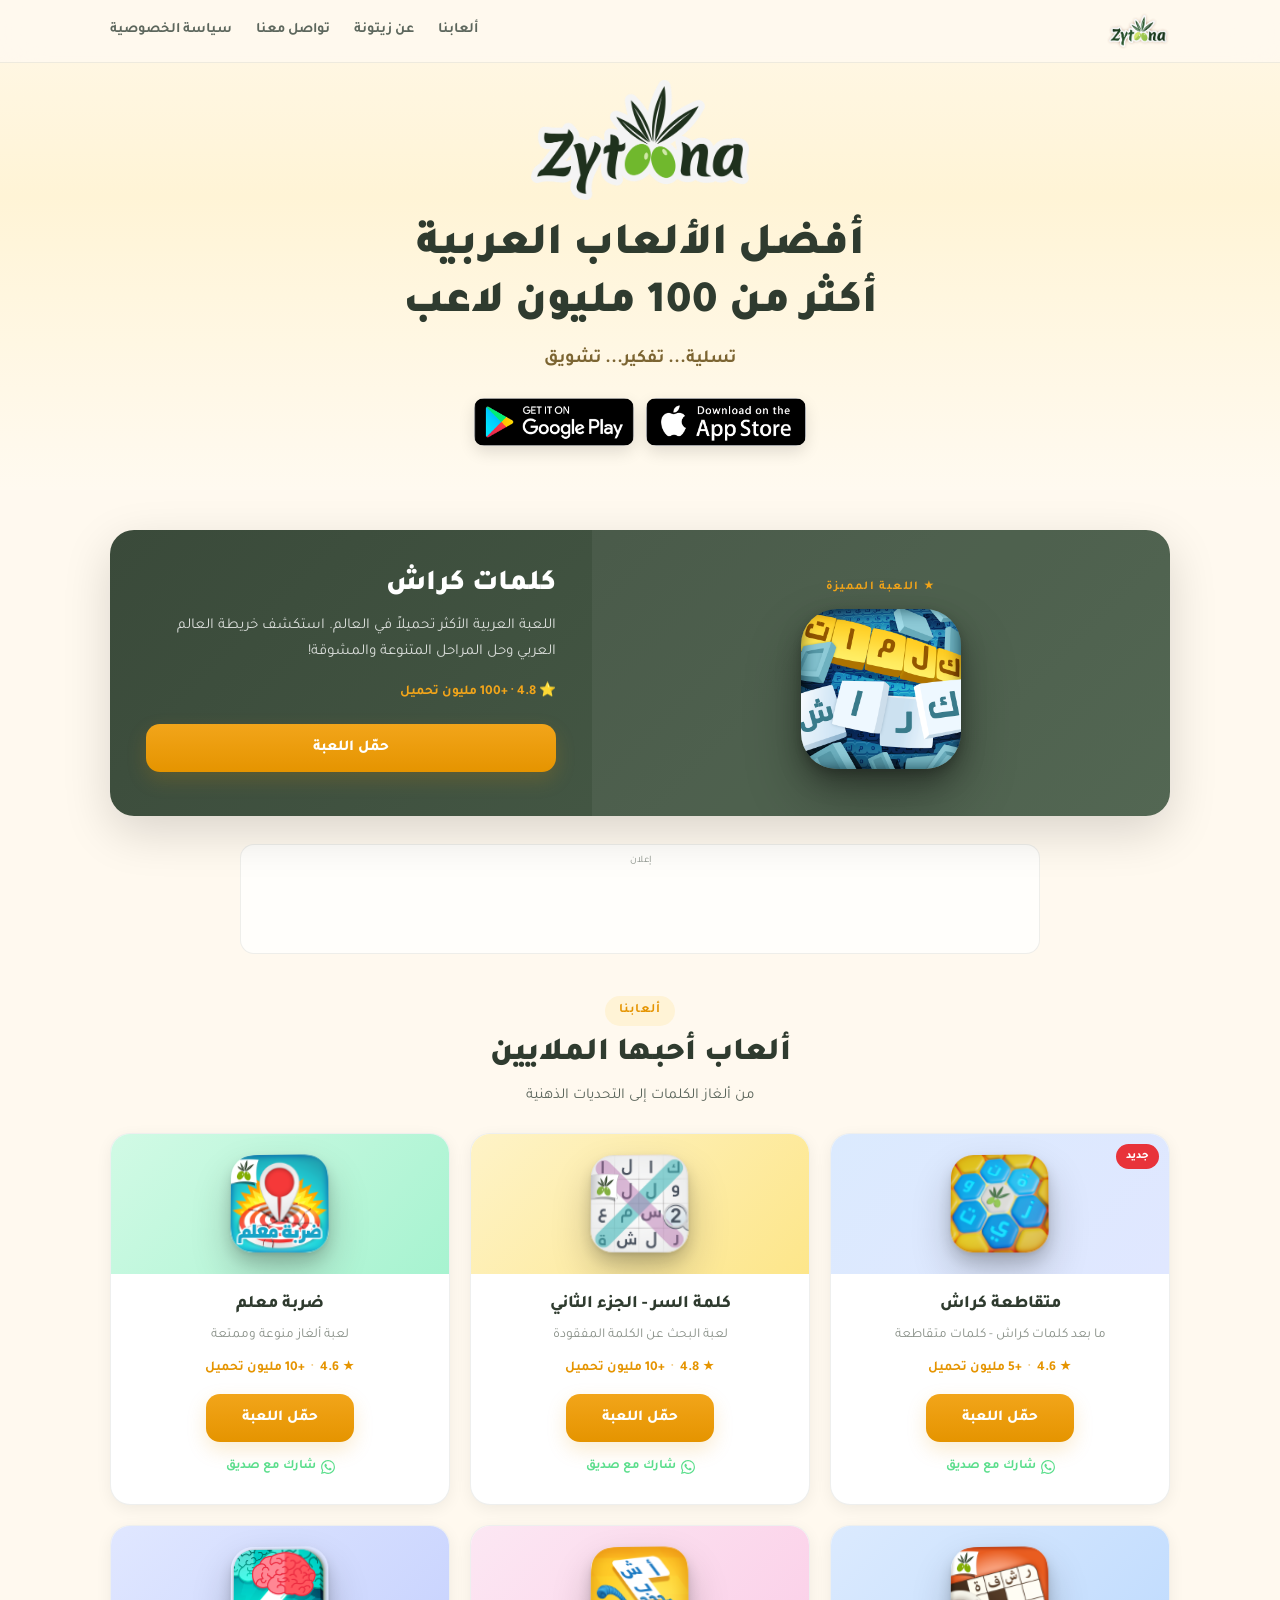
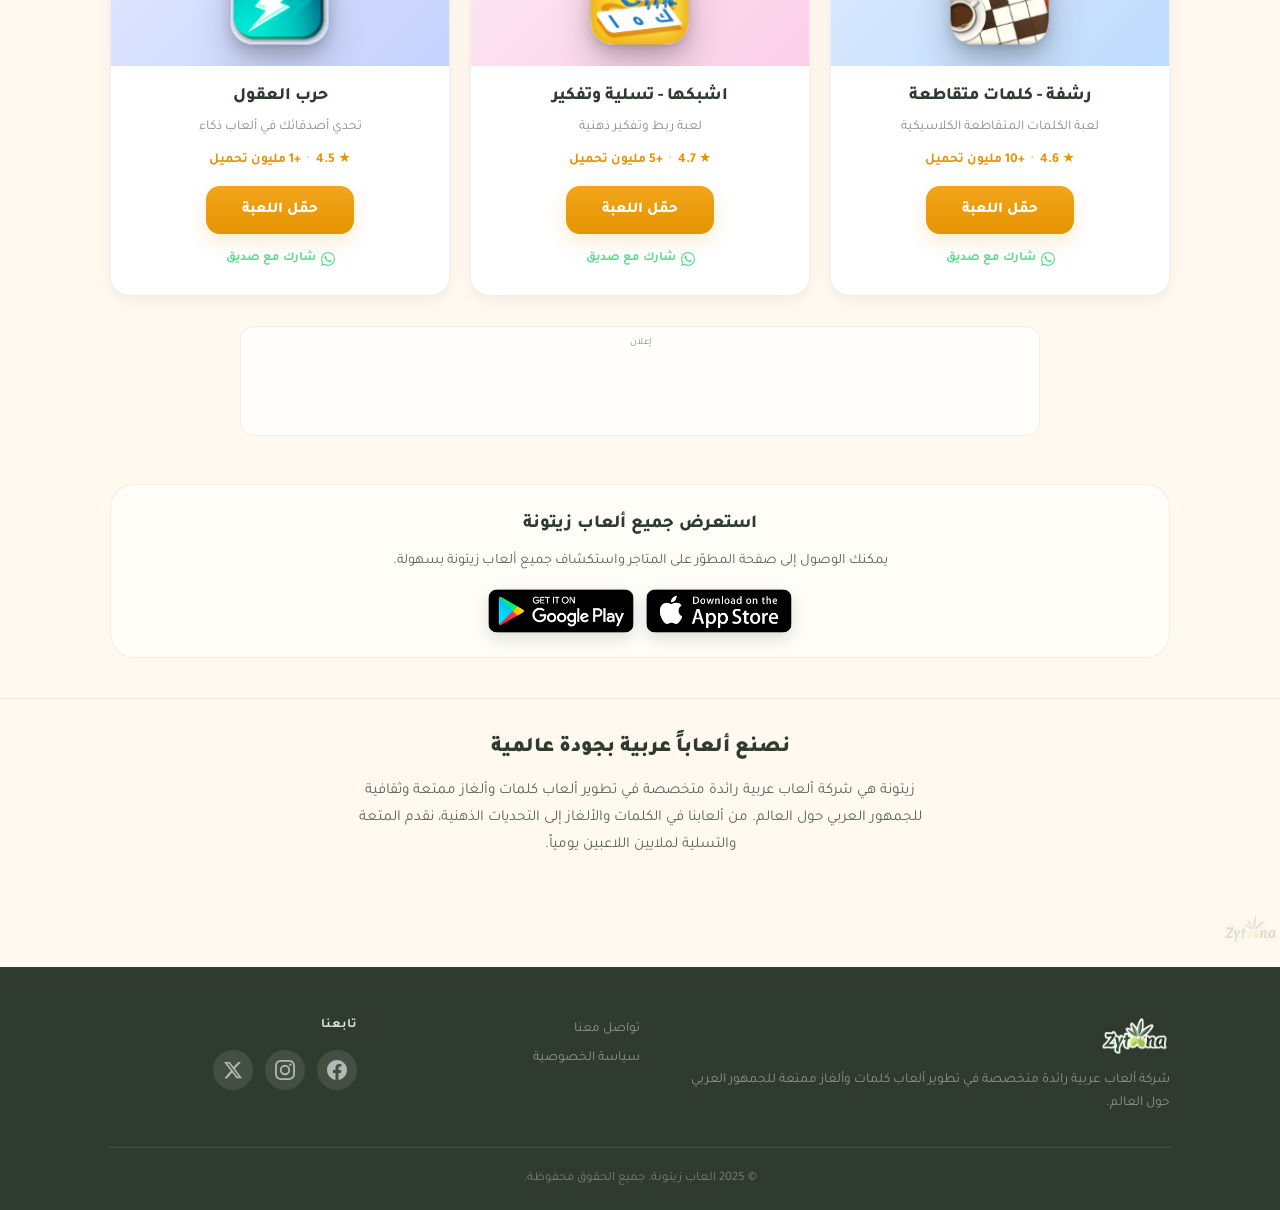
==== commit 9d5641f4: "Refine Zytoona ads and cross-promotion pages" ====
--- a/index.html
+++ b/index.html
@@ -3,21 +3,78 @@
 <head>
   <meta charset="UTF-8">
   <meta name="viewport" content="width=device-width, initial-scale=1.0">
-  <title>ألعاب زيتونة - أفضل الألعاب العربية للجوال</title>
-  <meta name="description" content="اكتشف أفضل الألعاب العربية الممتعة على الجوال. تسلية، تفكير، وتشويق مع ألعاب زيتونة. أكثر من 100 مليون تحميل.">
-  <meta name="keywords" content="ألعاب عربية, كلمات كراش, ألعاب كلمات, ألغاز, ألعاب ذكاء, زيتونة">
+
+  <!-- SEO: Title & Description -->
+  <title>Zytoona Games العاب زيتونة - أفضل الألعاب العربية | العاب اندرويد وايفون</title>
+  <meta name="description" content="العاب زيتونة - أفضل الألعاب العربية. تسلية، تفكير، تشويق. تحميل العاب ايفون واندرويد مجانية. أكثر من 100 مليون تحميل. Zytoona Games">
+  <meta name="keywords" content="ألعاب عربية, كلمات كراش, ألعاب كلمات, ألغاز, ألعاب ذكاء, زيتونة, العاب اندرويد, العاب ايفون, العاب مجانية, Zytoona Games">
   <meta name="author" content="Zytoona Games">
   <meta name="theme-color" content="#fff9ef">
+
+  <!-- SEO: Canonical & Verification -->
+  <link rel="canonical" href="https://zytoona.com">
+  <meta name="google-site-verification" content="fR2EPzsPJ9nxbU-nr9KcH3HFmRQKnae9NxATAg1QdMg">
+
+  <!-- SEO: Open Graph -->
   <meta property="og:type" content="website">
-  <meta property="og:title" content="ألعاب زيتونة - أفضل الألعاب العربية">
-  <meta property="og:description" content="تسلية، تفكير، وتشويق مع مجموعة من أفضل الألعاب العربية على الجوال.">
-  <meta property="og:image" content="/images/logo_zytoona.png">
+  <meta property="og:site_name" content="Zytoona Games - العاب زيتونة">
+  <meta property="og:title" content="Zytoona Games العاب زيتونة - أفضل الألعاب العربية">
+  <meta property="og:description" content="العاب زيتونة - أفضل الألعاب العربية. تسلية، تفكير، تشويق. تحميل العاب ايفون واندرويد مجانية. Zytoona Games">
+  <meta property="og:image" content="https://zytoona.com/images/og_social.png">
   <meta property="og:url" content="https://zytoona.com">
-  <link rel="icon" href="/images/logo_zytoona.png">
+
+  <!-- SEO: Twitter/X Card -->
+  <meta name="twitter:card" content="summary_large_image">
+  <meta name="twitter:title" content="Zytoona Games العاب زيتونة - أفضل الألعاب العربية">
+  <meta name="twitter:description" content="العاب زيتونة - أفضل الألعاب العربية. تسلية، تفكير، تشويق. تحميل العاب ايفون واندرويد مجانية.">
+  <meta name="twitter:image" content="https://zytoona.com/images/og_social.png">
+
+  <!-- SEO: Facebook -->
+  <meta name="fb_admins_meta_tag" content="zytoonaGames">
+  <meta property="fb:admins" content="zytoonaGames">
+
+  <!-- SEO: Structured Data -->
+  <script type="application/ld+json">
+  {
+    "@context": "https://schema.org",
+    "@type": "Organization",
+    "name": "Zytoona Games",
+    "alternateName": "العاب زيتونة",
+    "url": "https://zytoona.com",
+    "logo": "https://zytoona.com/images/logo_zytoona.png",
+    "sameAs": [
+      "https://www.facebook.com/zytoonaGames/",
+      "https://www.instagram.com/zytoona.games/",
+      "https://x.com/zytoonagames",
+      "https://play.google.com/store/apps/developer?id=Zytoona",
+      "https://apps.apple.com/developer/al-zytoona-entertainment-ltd/id1040152103"
+    ]
+  }
+  </script>
+
+  <!-- Favicons -->
+  <link rel="icon" type="image/x-icon" href="/images/favicon.ico">
+  <link rel="icon" type="image/png" sizes="32x32" href="/images/favicon-32.png">
+  <link rel="icon" type="image/png" sizes="16x16" href="/images/favicon-16.png">
+  <link rel="apple-touch-icon" sizes="64x64" href="/images/favicon.png">
+
+  <!-- Fonts -->
   <link rel="preconnect" href="https://fonts.googleapis.com">
   <link rel="preconnect" href="https://fonts.gstatic.com" crossorigin>
   <link href="https://fonts.googleapis.com/css2?family=Inter:wght@400;500;600;700;800;900&family=Tajawal:wght@400;500;700;800;900&display=swap" rel="stylesheet">
-  <link rel="stylesheet" href="/css/style.css">
+  <link rel="stylesheet" href="/css/style.css?v=3">
+  <!-- Google Analytics 4 -->
+  <script async src="https://www.googletagmanager.com/gtag/js?id=G-6QT3NP9PSZ"></script>
+  <script>
+    window.dataLayer = window.dataLayer || [];
+    function gtag(){dataLayer.push(arguments);}
+    gtag('js', new Date());
+    gtag('config', 'G-6QT3NP9PSZ');
+  </script>
+
+  <!-- Google AdSense Auto Ads -->
+  <script async src="https://pagead2.googlesyndication.com/pagead/js/adsbygoogle.js?client=ca-pub-2296352381124224"
+       crossorigin="anonymous"></script>
 </head>
 <body>
   <!-- NAVBAR -->
@@ -77,9 +134,20 @@
           <h2>كلمات كراش</h2>
           <p>اللعبة العربية الأكثر تحميلاً في العالم. استكشف خريطة العالم العربي وحل المراحل المتنوعة والمشوقة!</p>
           <div class="featured-meta">⭐ 4.8 · +100 مليون تحميل</div>
-          <a class="btn-download featured-btn" href="#" data-android="https://play.google.com/store/apps/details?id=com.zytoona.wordscrush" data-ios="https://apps.apple.com/app/words-crush/id1289985957">حمّل اللعبة</a>
-        </div>
-      </div>
+          <a class="btn-download featured-btn" href="#" data-android="https://play.google.com/store/apps/details?id=com.zytoona.wordscrush" data-ios="https://apps.apple.com/us/app/words-crush-word-puzzle-game/id1530922357">حمّل اللعبة</a>
+        </div>
+      </div>
+
+      <aside class="site-manual-ad site-manual-ad-after-featured" aria-label="إعلان">
+        <span>إعلان</span>
+        <ins class="adsbygoogle"
+             style="display:block"
+             data-ad-client="ca-pub-2296352381124224"
+             data-ad-slot="2386181641"
+             data-ad-format="horizontal"
+             data-full-width-responsive="true"></ins>
+        <script>(adsbygoogle = window.adsbygoogle || []).push({});</script>
+      </aside>
 
       <div class="section-header">
         <span class="section-label">ألعابنا</span>
@@ -91,7 +159,7 @@
         <!-- Card 1: متقاطعة كراش -->
         <div class="game-card">
           <div class="game-card-image" style="background: linear-gradient(135deg, #dbeafe, #e0e7ff);">
-            <img src="/images/icon_uncrossed.png" alt="متقاطعة كراش">
+            <img src="/images/icon_uncrossed.png" alt="متقاطعة كراش" loading="lazy" width="120" height="120">
             <span class="game-card-badge">جديد</span>
           </div>
           <div class="game-card-content">
@@ -102,7 +170,7 @@
               <span class="separator">·</span>
               <span class="downloads">+5 مليون تحميل</span>
             </div>
-            <a class="btn-download" href="#" data-android="https://play.google.com/store/apps/details?id=com.zytoona.uncrossed" data-ios="https://apps.apple.com/developer/al-zytoona-entertainment-ltd/id1040152103">حمّل اللعبة</a>
+            <a class="btn-download" href="#" data-android="https://play.google.com/store/apps/details?id=com.zytoona.uncrossed" data-ios="https://apps.apple.com/app/id6477771169">حمّل اللعبة</a>
             <a class="share-button" href="https://wa.me/?text=%D8%AC%D8%B1%D8%A8+%D9%85%D8%AA%D9%82%D8%A7%D8%B7%D8%B9%D8%A9+%D9%83%D8%B1%D8%A7%D8%B4+%D8%A7%D9%84%D8%AC%D8%AF%D9%8A%D8%AF%D8%A9%D8%8C+%D8%AA%D8%AD%D8%AF%D9%8A+%D8%B0%D9%83%D9%8A+%D9%88%D9%85%D9%85%D8%AA%D8%B9%21+https%3A%2F%2Fzytoona.com" target="_blank" rel="noopener">
               <svg width="14" height="14" viewBox="0 0 24 24" fill="#25d366"><path d="M17.472 14.382c-.297-.149-1.758-.867-2.03-.967-.273-.099-.471-.148-.67.15-.197.297-.767.966-.94 1.164-.173.199-.347.223-.644.075-.297-.15-1.255-.463-2.39-1.475-.883-.788-1.48-1.761-1.653-2.059-.173-.297-.018-.458.13-.606.134-.133.298-.347.446-.52.149-.174.198-.298.298-.497.099-.198.05-.371-.025-.52-.075-.149-.669-1.612-.916-2.207-.242-.579-.487-.5-.669-.51-.173-.008-.371-.01-.57-.01-.198 0-.52.074-.792.372-.272.297-1.04 1.016-1.04 2.479 0 1.462 1.065 2.875 1.213 3.074.149.198 2.096 3.2 5.077 4.487.709.306 1.262.489 1.694.625.712.227 1.36.195 1.871.118.571-.085 1.758-.719 2.006-1.413.248-.694.248-1.289.173-1.413-.074-.124-.272-.198-.57-.347m-5.421 7.403h-.004a9.87 9.87 0 01-5.031-1.378l-.361-.214-3.741.982.998-3.648-.235-.374a9.86 9.86 0 01-1.51-5.26c.001-5.45 4.436-9.884 9.888-9.884 2.64 0 5.122 1.03 6.988 2.898a9.825 9.825 0 012.893 6.994c-.003 5.45-4.437 9.884-9.885 9.884m8.413-18.297A11.815 11.815 0 0012.05 0C5.495 0 .16 5.335.157 11.892c0 2.096.547 4.142 1.588 5.945L.057 24l6.305-1.654a11.882 11.882 0 005.683 1.448h.005c6.554 0 11.89-5.335 11.893-11.893a11.821 11.821 0 00-3.48-8.413z"/></svg>
               شارك مع صديق
@@ -113,7 +181,7 @@
         <!-- Card 3: كلمة السر -->
         <div class="game-card">
           <div class="game-card-image" style="background: linear-gradient(135deg, #fef3c7, #fde68a);">
-            <img src="/images/icon_lostword.png" alt="كلمة السر">
+            <img src="/images/icon_lostword.png" alt="كلمة السر" loading="lazy" width="120" height="120">
           </div>
           <div class="game-card-content">
             <h3>كلمة السر - الجزء الثاني</h3>
@@ -123,7 +191,7 @@
               <span class="separator">·</span>
               <span class="downloads">+10 مليون تحميل</span>
             </div>
-            <a class="btn-download" href="#" data-android="https://play.google.com/store/apps/details?id=com.zytoona.lostword2" data-ios="https://apps.apple.com/developer/al-zytoona-entertainment-ltd/id1040152103">حمّل اللعبة</a>
+            <a class="btn-download" href="#" data-android="https://play.google.com/store/apps/details?id=com.zytoona.lostword2" data-ios="https://apps.apple.com/app/id1063063902">حمّل اللعبة</a>
             <a class="share-button" href="https://wa.me/?text=%D8%AC%D8%B1%D8%A8+%D9%84%D8%B9%D8%A8%D8%A9+%D9%83%D9%84%D9%85%D8%A9+%D8%A7%D9%84%D8%B3%D8%B1+%D9%85%D9%86+%D8%B2%D9%8A%D8%AA%D9%88%D9%86%D8%A9%21+https%3A%2F%2Fzytoona.com" target="_blank" rel="noopener">
               <svg width="14" height="14" viewBox="0 0 24 24" fill="#25d366"><path d="M17.472 14.382c-.297-.149-1.758-.867-2.03-.967-.273-.099-.471-.148-.67.15-.197.297-.767.966-.94 1.164-.173.199-.347.223-.644.075-.297-.15-1.255-.463-2.39-1.475-.883-.788-1.48-1.761-1.653-2.059-.173-.297-.018-.458.13-.606.134-.133.298-.347.446-.52.149-.174.198-.298.298-.497.099-.198.05-.371-.025-.52-.075-.149-.669-1.612-.916-2.207-.242-.579-.487-.5-.669-.51-.173-.008-.371-.01-.57-.01-.198 0-.52.074-.792.372-.272.297-1.04 1.016-1.04 2.479 0 1.462 1.065 2.875 1.213 3.074.149.198 2.096 3.2 5.077 4.487.709.306 1.262.489 1.694.625.712.227 1.36.195 1.871.118.571-.085 1.758-.719 2.006-1.413.248-.694.248-1.289.173-1.413-.074-.124-.272-.198-.57-.347m-5.421 7.403h-.004a9.87 9.87 0 01-5.031-1.378l-.361-.214-3.741.982.998-3.648-.235-.374a9.86 9.86 0 01-1.51-5.26c.001-5.45 4.436-9.884 9.888-9.884 2.64 0 5.122 1.03 6.988 2.898a9.825 9.825 0 012.893 6.994c-.003 5.45-4.437 9.884-9.885 9.884m8.413-18.297A11.815 11.815 0 0012.05 0C5.495 0 .16 5.335.157 11.892c0 2.096.547 4.142 1.588 5.945L.057 24l6.305-1.654a11.882 11.882 0 005.683 1.448h.005c6.554 0 11.89-5.335 11.893-11.893a11.821 11.821 0 00-3.48-8.413z"/></svg>
               شارك مع صديق
@@ -134,7 +202,7 @@
         <!-- Card 4: ضربة معلم -->
         <div class="game-card">
           <div class="game-card-image" style="background: linear-gradient(135deg, #d1fae5, #a7f3d0);">
-            <img src="/images/icon_oh.png" alt="ضربة معلم">
+            <img src="/images/icon_oh.png" alt="ضربة معلم" loading="lazy" width="120" height="120">
           </div>
           <div class="game-card-content">
             <h3>ضربة معلم</h3>
@@ -144,7 +212,7 @@
               <span class="separator">·</span>
               <span class="downloads">+10 مليون تحميل</span>
             </div>
-            <a class="btn-download" href="#" data-android="https://play.google.com/store/apps/details?id=com.zytoona.onehit" data-ios="https://apps.apple.com/developer/al-zytoona-entertainment-ltd/id1040152103">حمّل اللعبة</a>
+            <a class="btn-download" href="#" data-android="https://play.google.com/store/apps/details?id=com.zytoona.onehit" data-ios="https://apps.apple.com/app/id1108811184">حمّل اللعبة</a>
             <a class="share-button" href="https://wa.me/?text=%D8%AC%D8%B1%D8%A8+%D9%84%D8%B9%D8%A8%D8%A9+%D8%B6%D8%B1%D8%A8%D8%A9+%D9%85%D8%B9%D9%84%D9%85+%D9%85%D9%86+%D8%B2%D9%8A%D8%AA%D9%88%D9%86%D8%A9%21+https%3A%2F%2Fzytoona.com" target="_blank" rel="noopener">
               <svg width="14" height="14" viewBox="0 0 24 24" fill="#25d366"><path d="M17.472 14.382c-.297-.149-1.758-.867-2.03-.967-.273-.099-.471-.148-.67.15-.197.297-.767.966-.94 1.164-.173.199-.347.223-.644.075-.297-.15-1.255-.463-2.39-1.475-.883-.788-1.48-1.761-1.653-2.059-.173-.297-.018-.458.13-.606.134-.133.298-.347.446-.52.149-.174.198-.298.298-.497.099-.198.05-.371-.025-.52-.075-.149-.669-1.612-.916-2.207-.242-.579-.487-.5-.669-.51-.173-.008-.371-.01-.57-.01-.198 0-.52.074-.792.372-.272.297-1.04 1.016-1.04 2.479 0 1.462 1.065 2.875 1.213 3.074.149.198 2.096 3.2 5.077 4.487.709.306 1.262.489 1.694.625.712.227 1.36.195 1.871.118.571-.085 1.758-.719 2.006-1.413.248-.694.248-1.289.173-1.413-.074-.124-.272-.198-.57-.347m-5.421 7.403h-.004a9.87 9.87 0 01-5.031-1.378l-.361-.214-3.741.982.998-3.648-.235-.374a9.86 9.86 0 01-1.51-5.26c.001-5.45 4.436-9.884 9.888-9.884 2.64 0 5.122 1.03 6.988 2.898a9.825 9.825 0 012.893 6.994c-.003 5.45-4.437 9.884-9.885 9.884m8.413-18.297A11.815 11.815 0 0012.05 0C5.495 0 .16 5.335.157 11.892c0 2.096.547 4.142 1.588 5.945L.057 24l6.305-1.654a11.882 11.882 0 005.683 1.448h.005c6.554 0 11.89-5.335 11.893-11.893a11.821 11.821 0 00-3.48-8.413z"/></svg>
               شارك مع صديق
@@ -155,7 +223,7 @@
         <!-- Card 5: رشفة -->
         <div class="game-card">
           <div class="game-card-image" style="background: linear-gradient(135deg, #dbeafe, #bfdbfe);">
-            <img src="/images/icon_rashfa.png" alt="رشفة">
+            <img src="/images/icon_rashfa.png" alt="رشفة" loading="lazy" width="120" height="120">
           </div>
           <div class="game-card-content">
             <h3>رشفة - كلمات متقاطعة</h3>
@@ -165,7 +233,7 @@
               <span class="separator">·</span>
               <span class="downloads">+10 مليون تحميل</span>
             </div>
-            <a class="btn-download" href="#" data-android="https://play.google.com/store/apps/details?id=com.zytoona.rashfa" data-ios="https://apps.apple.com/developer/al-zytoona-entertainment-ltd/id1040152103">حمّل اللعبة</a>
+            <a class="btn-download" href="#" data-android="https://play.google.com/store/apps/details?id=com.zytoona.rashfa" data-ios="https://apps.apple.com/app/id1050833737">حمّل اللعبة</a>
             <a class="share-button" href="https://wa.me/?text=%D8%AC%D8%B1%D8%A8+%D9%84%D8%B9%D8%A8%D8%A9+%D8%B1%D8%B4%D9%81%D8%A9+%D9%85%D9%86+%D8%B2%D9%8A%D8%AA%D9%88%D9%86%D8%A9%21+https%3A%2F%2Fzytoona.com" target="_blank" rel="noopener">
               <svg width="14" height="14" viewBox="0 0 24 24" fill="#25d366"><path d="M17.472 14.382c-.297-.149-1.758-.867-2.03-.967-.273-.099-.471-.148-.67.15-.197.297-.767.966-.94 1.164-.173.199-.347.223-.644.075-.297-.15-1.255-.463-2.39-1.475-.883-.788-1.48-1.761-1.653-2.059-.173-.297-.018-.458.13-.606.134-.133.298-.347.446-.52.149-.174.198-.298.298-.497.099-.198.05-.371-.025-.52-.075-.149-.669-1.612-.916-2.207-.242-.579-.487-.5-.669-.51-.173-.008-.371-.01-.57-.01-.198 0-.52.074-.792.372-.272.297-1.04 1.016-1.04 2.479 0 1.462 1.065 2.875 1.213 3.074.149.198 2.096 3.2 5.077 4.487.709.306 1.262.489 1.694.625.712.227 1.36.195 1.871.118.571-.085 1.758-.719 2.006-1.413.248-.694.248-1.289.173-1.413-.074-.124-.272-.198-.57-.347m-5.421 7.403h-.004a9.87 9.87 0 01-5.031-1.378l-.361-.214-3.741.982.998-3.648-.235-.374a9.86 9.86 0 01-1.51-5.26c.001-5.45 4.436-9.884 9.888-9.884 2.64 0 5.122 1.03 6.988 2.898a9.825 9.825 0 012.893 6.994c-.003 5.45-4.437 9.884-9.885 9.884m8.413-18.297A11.815 11.815 0 0012.05 0C5.495 0 .16 5.335.157 11.892c0 2.096.547 4.142 1.588 5.945L.057 24l6.305-1.654a11.882 11.882 0 005.683 1.448h.005c6.554 0 11.89-5.335 11.893-11.893a11.821 11.821 0 00-3.48-8.413z"/></svg>
               شارك مع صديق
@@ -176,7 +244,7 @@
         <!-- Card 6: اشبكها -->
         <div class="game-card">
           <div class="game-card-image" style="background: linear-gradient(135deg, #fce7f3, #fbcfe8);">
-            <img src="/images/icon_ashbekha.png" alt="اشبكها">
+            <img src="/images/icon_ashbekha.png" alt="اشبكها" loading="lazy" width="120" height="120">
           </div>
           <div class="game-card-content">
             <h3>اشبكها - تسلية وتفكير</h3>
@@ -186,7 +254,7 @@
               <span class="separator">·</span>
               <span class="downloads">+5 مليون تحميل</span>
             </div>
-            <a class="btn-download" href="#" data-android="https://play.google.com/store/apps/details?id=com.zytoona.robonza" data-ios="https://apps.apple.com/developer/al-zytoona-entertainment-ltd/id1040152103">حمّل اللعبة</a>
+            <a class="btn-download" href="#" data-android="https://play.google.com/store/apps/details?id=com.zytoona.robonza" data-ios="https://apps.apple.com/app/id1150867693">حمّل اللعبة</a>
             <a class="share-button" href="https://wa.me/?text=%D8%AC%D8%B1%D8%A8+%D9%84%D8%B9%D8%A8%D8%A9+%D8%A7%D8%B4%D8%A8%D9%83%D9%87%D8%A7+%D9%85%D9%86+%D8%B2%D9%8A%D8%AA%D9%88%D9%86%D8%A9%21+https%3A%2F%2Fzytoona.com" target="_blank" rel="noopener">
               <svg width="14" height="14" viewBox="0 0 24 24" fill="#25d366"><path d="M17.472 14.382c-.297-.149-1.758-.867-2.03-.967-.273-.099-.471-.148-.67.15-.197.297-.767.966-.94 1.164-.173.199-.347.223-.644.075-.297-.15-1.255-.463-2.39-1.475-.883-.788-1.48-1.761-1.653-2.059-.173-.297-.018-.458.13-.606.134-.133.298-.347.446-.52.149-.174.198-.298.298-.497.099-.198.05-.371-.025-.52-.075-.149-.669-1.612-.916-2.207-.242-.579-.487-.5-.669-.51-.173-.008-.371-.01-.57-.01-.198 0-.52.074-.792.372-.272.297-1.04 1.016-1.04 2.479 0 1.462 1.065 2.875 1.213 3.074.149.198 2.096 3.2 5.077 4.487.709.306 1.262.489 1.694.625.712.227 1.36.195 1.871.118.571-.085 1.758-.719 2.006-1.413.248-.694.248-1.289.173-1.413-.074-.124-.272-.198-.57-.347m-5.421 7.403h-.004a9.87 9.87 0 01-5.031-1.378l-.361-.214-3.741.982.998-3.648-.235-.374a9.86 9.86 0 01-1.51-5.26c.001-5.45 4.436-9.884 9.888-9.884 2.64 0 5.122 1.03 6.988 2.898a9.825 9.825 0 012.893 6.994c-.003 5.45-4.437 9.884-9.885 9.884m8.413-18.297A11.815 11.815 0 0012.05 0C5.495 0 .16 5.335.157 11.892c0 2.096.547 4.142 1.588 5.945L.057 24l6.305-1.654a11.882 11.882 0 005.683 1.448h.005c6.554 0 11.89-5.335 11.893-11.893a11.821 11.821 0 00-3.48-8.413z"/></svg>
               شارك مع صديق
@@ -197,7 +265,7 @@
         <!-- Card 7: حرب العقول -->
         <div class="game-card">
           <div class="game-card-image" style="background: linear-gradient(135deg, #e0e7ff, #c7d2fe);">
-            <img src="/images/icon_bb.png" alt="حرب العقول">
+            <img src="/images/icon_bb.png" alt="حرب العقول" loading="lazy" width="120" height="120">
           </div>
           <div class="game-card-content">
             <h3>حرب العقول</h3>
@@ -207,7 +275,7 @@
               <span class="separator">·</span>
               <span class="downloads">+1 مليون تحميل</span>
             </div>
-            <a class="btn-download" href="#" data-android="https://play.google.com/store/apps/developer?id=Zytoona" data-ios="https://apps.apple.com/developer/al-zytoona-entertainment-ltd/id1040152103">حمّل اللعبة</a>
+            <a class="btn-download" href="#" data-android="" data-ios="https://apps.apple.com/us/app/%D8%AA%D8%AD%D8%AF%D9%8A-%D8%A7%D9%84%D8%B9%D9%82%D9%88%D9%84-%D8%A7%D9%84%D8%B9%D8%A8-%D9%85%D8%B9-%D8%A7%D9%84%D8%A7%D8%B5%D8%AF%D9%82%D8%A7%D8%A1/id1197870807">حمّل اللعبة</a>
             <a class="share-button" href="https://wa.me/?text=%D8%AC%D8%B1%D8%A8+%D9%84%D8%B9%D8%A8%D8%A9+%D8%AD%D8%B1%D8%A8+%D8%A7%D9%84%D8%B9%D9%82%D9%88%D9%84+%D9%85%D9%86+%D8%B2%D9%8A%D8%AA%D9%88%D9%86%D8%A9%21+https%3A%2F%2Fzytoona.com" target="_blank" rel="noopener">
               <svg width="14" height="14" viewBox="0 0 24 24" fill="#25d366"><path d="M17.472 14.382c-.297-.149-1.758-.867-2.03-.967-.273-.099-.471-.148-.67.15-.197.297-.767.966-.94 1.164-.173.199-.347.223-.644.075-.297-.15-1.255-.463-2.39-1.475-.883-.788-1.48-1.761-1.653-2.059-.173-.297-.018-.458.13-.606.134-.133.298-.347.446-.52.149-.174.198-.298.298-.497.099-.198.05-.371-.025-.52-.075-.149-.669-1.612-.916-2.207-.242-.579-.487-.5-.669-.51-.173-.008-.371-.01-.57-.01-.198 0-.52.074-.792.372-.272.297-1.04 1.016-1.04 2.479 0 1.462 1.065 2.875 1.213 3.074.149.198 2.096 3.2 5.077 4.487.709.306 1.262.489 1.694.625.712.227 1.36.195 1.871.118.571-.085 1.758-.719 2.006-1.413.248-.694.248-1.289.173-1.413-.074-.124-.272-.198-.57-.347m-5.421 7.403h-.004a9.87 9.87 0 01-5.031-1.378l-.361-.214-3.741.982.998-3.648-.235-.374a9.86 9.86 0 01-1.51-5.26c.001-5.45 4.436-9.884 9.888-9.884 2.64 0 5.122 1.03 6.988 2.898a9.825 9.825 0 012.893 6.994c-.003 5.45-4.437 9.884-9.885 9.884m8.413-18.297A11.815 11.815 0 0012.05 0C5.495 0 .16 5.335.157 11.892c0 2.096.547 4.142 1.588 5.945L.057 24l6.305-1.654a11.882 11.882 0 005.683 1.448h.005c6.554 0 11.89-5.335 11.893-11.893a11.821 11.821 0 00-3.48-8.413z"/></svg>
               شارك مع صديق
@@ -215,6 +283,17 @@
           </div>
         </div>
       </div>
+
+      <aside class="site-manual-ad site-manual-ad-after-grid" aria-label="إعلان">
+        <span>إعلان</span>
+        <ins class="adsbygoogle"
+             style="display:block"
+             data-ad-client="ca-pub-2296352381124224"
+             data-ad-slot="1187866227"
+             data-ad-format="horizontal"
+             data-full-width-responsive="true"></ins>
+        <script>(adsbygoogle = window.adsbygoogle || []).push({});</script>
+      </aside>
     </div>
   </section>
 
--- a/css/style.css
+++ b/css/style.css
@@ -398,7 +398,161 @@
 .legal-content li { color: var(--text-soft); margin-bottom: 8px; line-height: 1.7; list-style: disc; }
 .legal-content a { color: var(--primary-strong); text-decoration: underline; }
 
-@media (max-width: 768px) { .legal-content { padding: 24px 18px; } }
+.legal-promo {
+  display: grid;
+  grid-template-columns: 72px minmax(0, 1fr);
+  gap: 15px;
+  align-items: center;
+  margin: 18px 0 26px;
+  padding: 14px;
+  border: 1px solid rgba(229, 148, 0, 0.22);
+  border-radius: var(--radius-md);
+  background: linear-gradient(135deg, #fff8e7, #fffdf7 60%, #f2f9ed);
+  box-shadow: var(--shadow-sm);
+}
+.legal-promo-icon-link { display: block; border-radius: 17px; }
+.legal-promo-icon {
+  width: 72px;
+  height: 72px;
+  border-radius: 17px;
+  object-fit: cover;
+  box-shadow: 0 7px 18px rgba(47, 59, 47, 0.15);
+}
+.legal-promo-kicker {
+  display: block;
+  margin-bottom: 2px;
+  color: var(--primary-strong);
+  font-size: 0.72rem;
+  font-weight: 800;
+  letter-spacing: 0;
+}
+.legal-content .legal-promo h2 {
+  margin: 0 0 2px;
+  color: var(--text);
+  font-size: 1.05rem;
+}
+.legal-content .legal-promo p {
+  margin-bottom: 9px;
+  font-size: 0.82rem;
+  line-height: 1.45;
+}
+.legal-promo-actions { display: flex; flex-wrap: wrap; gap: 9px; }
+.legal-content .legal-promo-button {
+  display: inline-flex;
+  align-items: center;
+  justify-content: center;
+  min-height: 38px;
+  padding: 7px 12px;
+  border-radius: 9px;
+  background: var(--primary);
+  color: #352608;
+  font-size: 0.8rem;
+  font-weight: 800;
+  text-decoration: none;
+}
+.legal-content .legal-promo-button:hover,
+.legal-content .legal-promo-button:focus-visible { background: #ffbd3f; }
+.legal-content .legal-promo-button.secondary {
+  border: 1px solid rgba(47, 59, 47, 0.12);
+  background: rgba(255,255,255,0.78);
+  color: var(--text);
+}
+.legal-promo-more {
+  grid-column: 1 / -1;
+  display: flex;
+  align-items: center;
+  justify-content: center;
+  gap: 7px;
+  min-height: 35px;
+  margin-top: -2px;
+  border-top: 1px solid rgba(47, 59, 47, 0.1);
+  color: var(--text-soft);
+  font-size: 0.78rem;
+  font-weight: 700;
+  text-decoration: none;
+}
+.legal-promo-more:hover,
+.legal-promo-more:focus-visible { color: var(--primary-strong); }
+.policy-ad {
+  min-height: 110px;
+  margin: 28px 0;
+  padding: 8px;
+  overflow: hidden;
+  border: 1px solid var(--line);
+  border-radius: var(--radius-md);
+  background: #fafafa;
+  text-align: center;
+}
+.policy-ad > span {
+  display: block;
+  margin-bottom: 4px;
+  color: var(--text-muted);
+  font-size: 0.62rem;
+  letter-spacing: 0.08em;
+  text-transform: uppercase;
+}
+.policy-ad-bottom {
+  max-width: 800px;
+  min-height: 90px;
+  margin: 18px auto 0;
+}
+.legal-portfolio-banner {
+  display: flex;
+  align-items: center;
+  justify-content: space-between;
+  gap: 16px;
+  max-width: 800px;
+  margin: 24px auto 0;
+  padding: 14px 17px;
+  border: 1px solid rgba(229, 148, 0, 0.2);
+  border-radius: var(--radius-md);
+  background: linear-gradient(135deg, #fff8e7, #f2f9ed);
+  color: var(--text);
+  text-decoration: none;
+  box-shadow: var(--shadow-sm);
+}
+.legal-portfolio-banner strong { font-size: 0.92rem; }
+.legal-portfolio-banner span { color: var(--text-soft); font-size: 0.78rem; }
+.legal-portfolio-banner .banner-arrow { color: var(--primary-strong); font-size: 1.3rem; font-weight: 800; }
+
+.site-manual-ad {
+  max-width: 800px;
+  min-height: 110px;
+  margin: 24px auto;
+  padding: 8px;
+  overflow: hidden;
+  border: 1px solid var(--line);
+  border-radius: var(--radius-md);
+  background: rgba(255, 255, 255, 0.72);
+  text-align: center;
+}
+.site-manual-ad > span {
+  display: block;
+  margin-bottom: 4px;
+  color: var(--text-muted);
+  font-size: 0.62rem;
+}
+.site-manual-ad-after-featured { margin-top: 22px; margin-bottom: 42px; }
+.site-manual-ad-after-grid { margin-top: 30px; margin-bottom: 0; }
+
+@media (max-width: 520px) {
+  .legal-page { padding: 82px 10px 36px; }
+  .legal-content { padding: 22px 16px; border-radius: 16px; }
+  .legal-content h1 { font-size: 1.55rem; }
+  .legal-promo { grid-template-columns: 62px minmax(0, 1fr); gap: 12px; padding: 12px; text-align: start; }
+  .legal-promo-icon { width: 62px; height: 62px; border-radius: 15px; }
+  .legal-promo-actions { justify-content: flex-start; gap: 7px; }
+  .legal-content .legal-promo-button { min-height: 36px; padding: 6px 10px; font-size: 0.74rem; }
+  .policy-ad { margin: 22px -4px; }
+  .policy-ad-bottom { margin-inline: 0; }
+  .legal-portfolio-banner { margin: 18px 0 0; }
+  .site-manual-ad { margin-inline: 0; min-height: 100px; }
+  .site-manual-ad-after-featured { margin-bottom: 34px; }
+}
+
+@media (max-width: 768px) {
+  .legal-content { padding: 24px 18px; }
+}
 
 /* ============ CONTACT PAGE ============ */
 .contact-section { padding: 100px 20px 60px; }
@@ -468,28 +622,7 @@
 .campaign-card h3 { font-size: 0.95rem; font-weight: 700; margin-bottom: 10px; }
 .campaign-card .store-links { display: flex; justify-content: center; gap: 8px; }
 
-/* ============ WORDSCRUSH LANDING ============ */
-.wc-hero {
-  min-height: 100vh; display: flex; align-items: center;
-  padding: 100px 20px 60px; position: relative; overflow: hidden;
-  background: linear-gradient(180deg, #fff8e8 0%, var(--bg) 60%);
-}
-.wc-hero-grid { display: grid; grid-template-columns: 1fr 1fr; gap: 40px; align-items: center; position: relative; z-index: 1; }
-.wc-hero-content h1 { font-size: clamp(1.8rem, 4vw, 2.5rem); font-weight: 900; line-height: 1.3; margin-bottom: 12px; }
-.wc-hero-content p { color: var(--text-soft); font-size: 1rem; margin-bottom: 24px; line-height: 1.7; }
-.wc-hero-image { text-align: center; }
-.wc-hero-image img { max-width: 240px; margin: 0 auto; border-radius: 36px; box-shadow: 0 20px 60px rgba(229,148,0,0.2); }
-.wc-modes { list-style: none; padding: 0; margin: 18px 0; }
-.wc-modes li {
-  display: flex; align-items: center; gap: 8px;
-  padding: 6px 0; color: var(--text-soft); font-size: 0.9rem;
-}
-.wc-modes li::before { content: '✓'; color: var(--green); font-weight: 800; }
-
-@media (max-width: 768px) {
-  .wc-hero-grid { grid-template-columns: 1fr; text-align: center; }
-  .wc-hero-image { order: -1; }
-}
+/* WordsCrush page styles are inline in wordscrush/index.html */
 
 /* ============ ANIMATIONS ============ */
 @keyframes fadeInUp {
